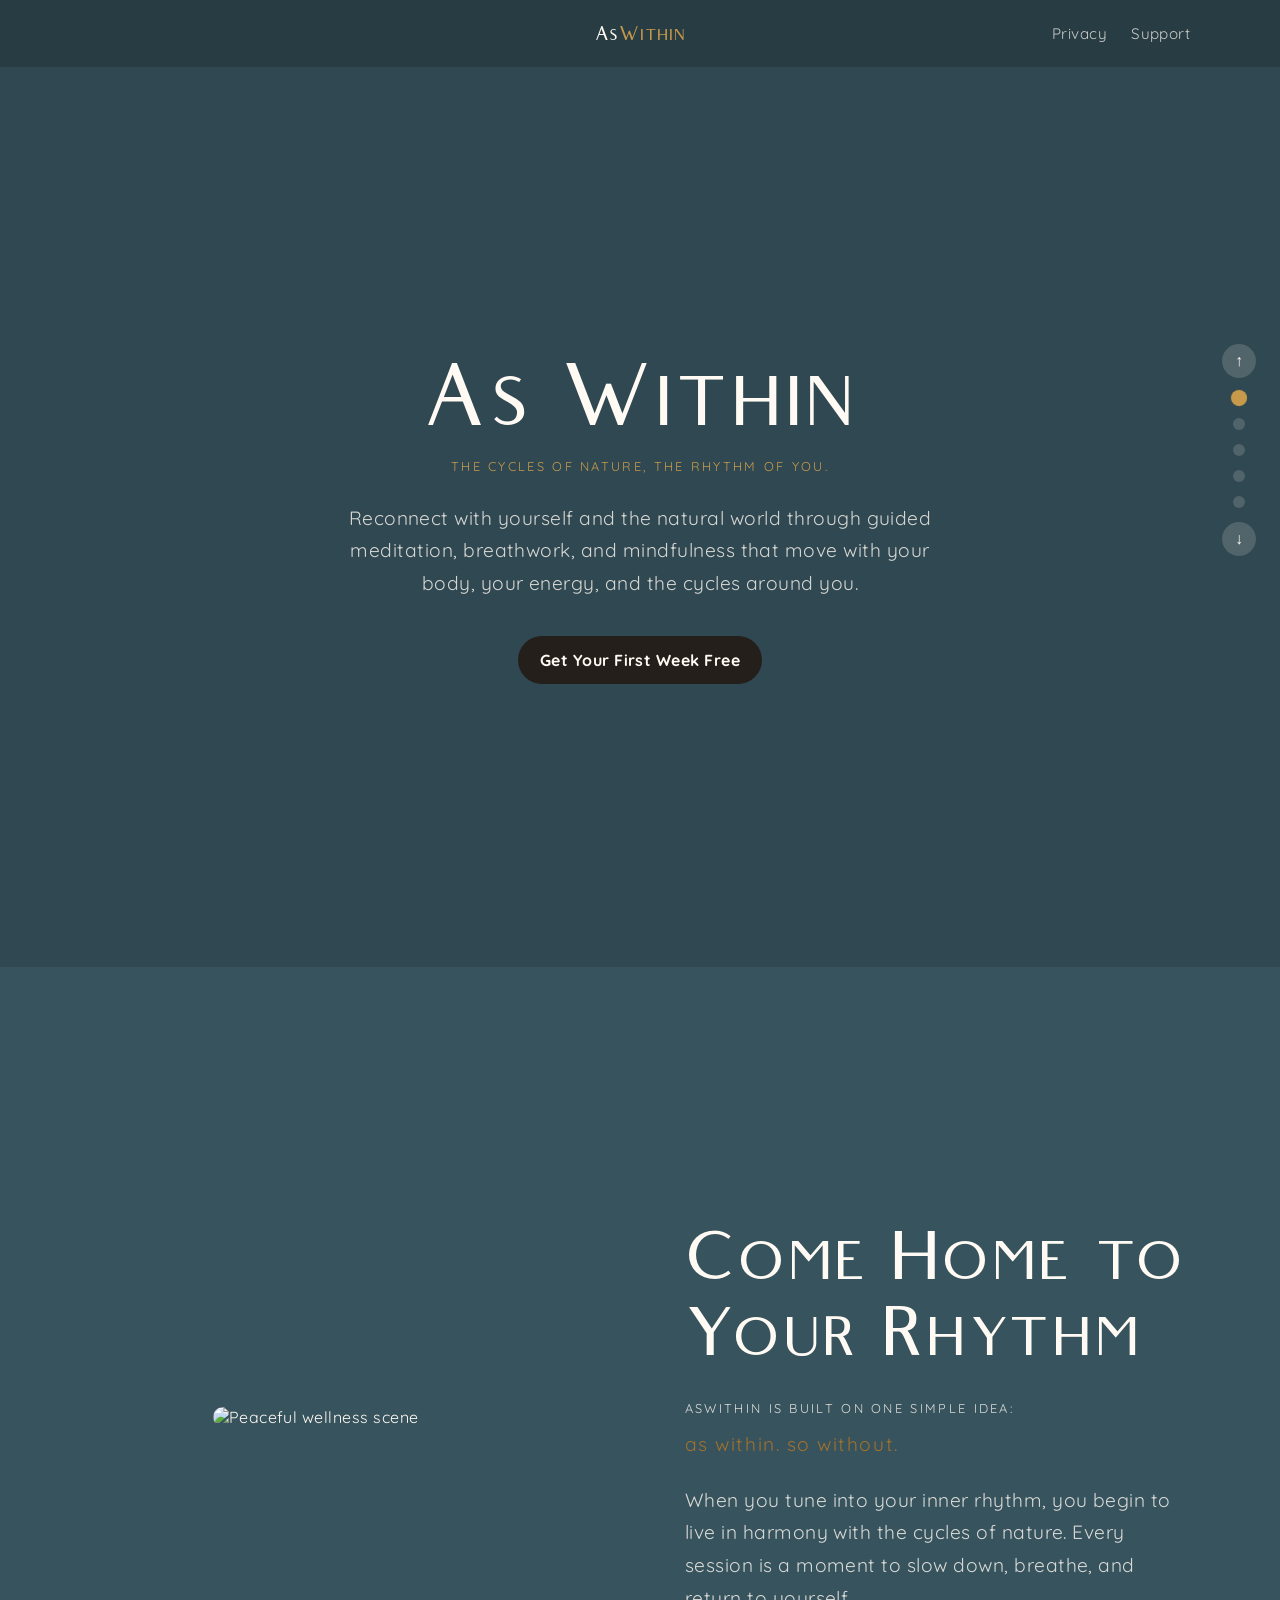
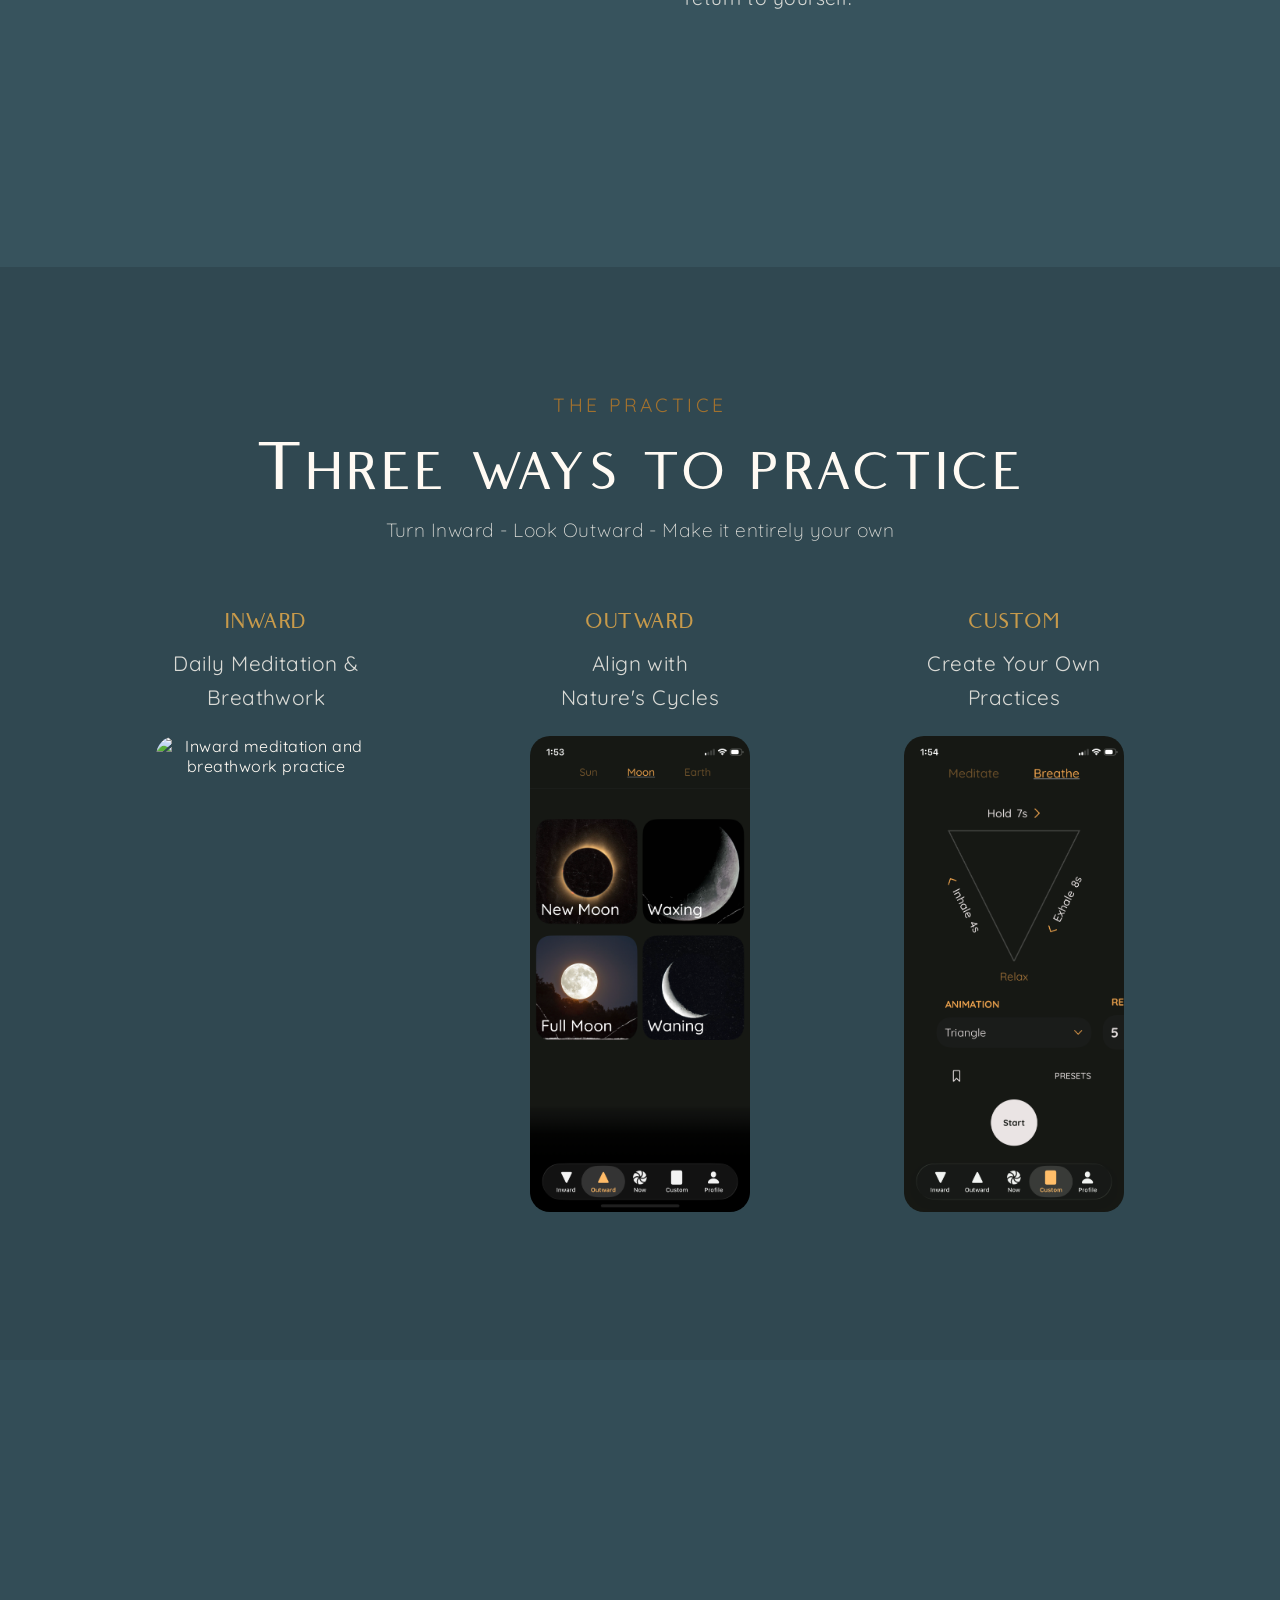
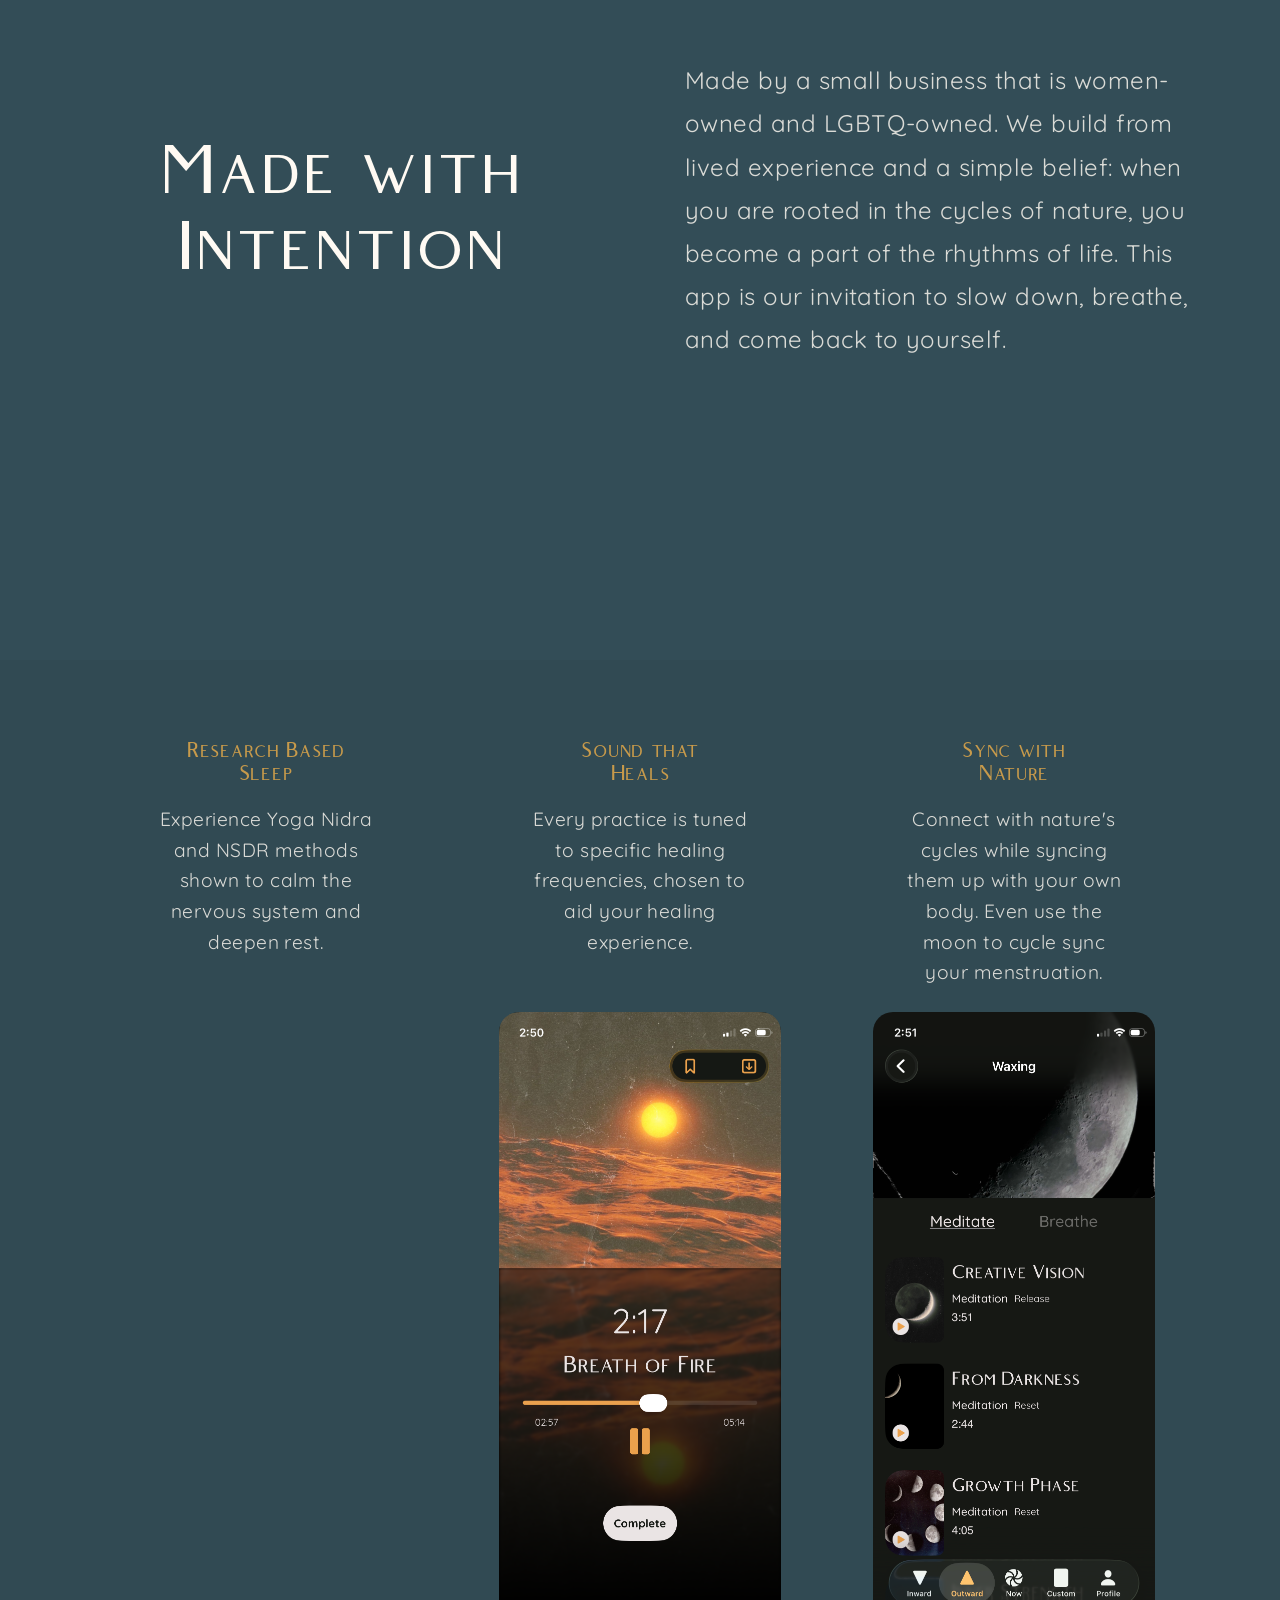
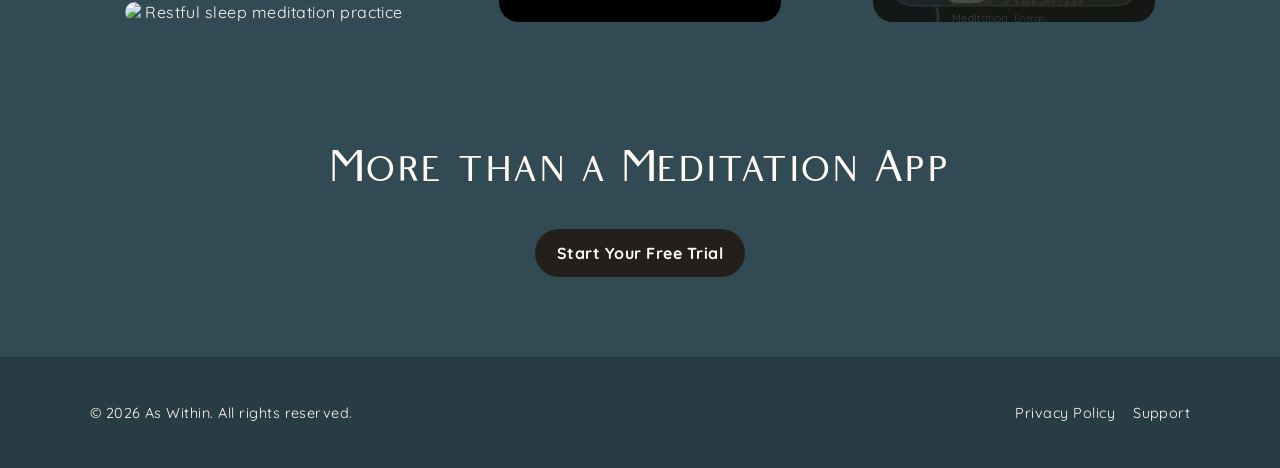
==== index.html @ 9e0768ed "Initial As Within landing page" ====
<!DOCTYPE html>
<html lang="en">
  <head>
    <meta charset="UTF-8" />
    <meta name="viewport" content="width=device-width, initial-scale=1.0" />

    <title>As Within | Ground. Breathe. Begin.</title>

    <meta
      name="description"
      content="As Within is a wellness app for breathwork, meditation, daily reminders, and self-guided inner practice."
    />

    <link rel="stylesheet" href="styles.css" />
  </head>

  <body>

    <div class="section-nav" aria-label="Section navigation">
      <button class="section-arrow" id="sectionUpButton" aria-label="Go to previous section">
        ↑
      </button>

      <button class="section-dot active" data-section="hero" aria-label="Go to hero section"></button>
      <button class="section-dot" data-section="app-idea" aria-label="Go to app idea section"></button>
      <button class="section-dot" data-section="the-practice" aria-label="Go to practice section"></button>
      <button class="section-dot" data-section="intention" aria-label="Go to intention section"></button>
      <button class="section-dot" data-section="more-than-a-meditation" aria-label="Go to more than a meditation section"></button>

      <button class="section-arrow" id="sectionDownButton" aria-label="Go to next section">
        ↓
      </button>
    </div>

    <header class="site-header">
      <span class="brand-name header-brand">
        <span class="brand-as">As</span><span class="brand-within">Within</span>
      </span>

      <nav class="nav-links" aria-label="Main navigation">
        <a href="privacy.html">Privacy</a>
        <a href="support.html">Support</a>
      </nav>
    </header>

    <main>
      <section id="hero" class="hero">
        <div class="hero-content">          

          <h1 class="hero-title">As Within</h1>

          <p class="hero-eyebrow">The Cycles of Nature, the Rhythm of You.</p>

          <p class="hero-text">
            Reconnect with yourself and the natural world through
            guided meditation, breathwork, and mindfulness that move with your body,
            your energy, and the cycles around you.
          </p>

          <div class="hero-actions">
            <a class="button primary-button" href="support.html">
              Get Your First Week Free
            </a>            
          </div>
        </div>
      </section>

      <section id="app-idea" class="app-idea">
        <div class="app-idea-content">
          <div class="app-idea-image-wrapper">
            <img src="assets/section-two-image.png" alt="Peaceful wellness scene" />
          </div>

          <div class="app-idea-text-wrapper">
            <h2 class="app-idea-title">Come Home to Your Rhythm</h2>

            <p class="app-idea-eyebrow">AsWithin is built on one simple idea:</p>

            <p class="app-idea-the-saying">as within. so without.</p>

            <p class="app-idea-bodyText">
              When you tune into your inner rhythm, you begin to live in
              harmony with the cycles of nature. Every session is a moment
              to slow down, breathe, and return to yourself.
            </p>
          </div>
        </div>
      </section>

      <section id="the-practice" class="the-practice">
        <div class="the-practice-heading">
            <p class="the-practice-eyebrow">THE PRACTICE</p>

            <h2 class="the-practice-title">Three ways to practice</h2>

            <p class="the-practice-bodyText">
                Turn Inward - Look Outward - Make it entirely your own
            </p>

            <div class="practice-grid">
              <article class="practice-card">
                <h3>INWARD</h3>

                <p>Daily Meditation &amp;<br /> Breathwork</p>

                <img
                  src="assets/section-three-inward-image.png"
                  alt="Inward meditation and breathwork practice"
                />
              </article>

              <article class="practice-card">
                <h3>OUTWARD</h3>

                <p>Align with<br /> Nature's Cycles</p>

                <img
                  src="assets/section-three-outward-image.png"
                  alt="Nature-inspired outward practice"
                />
              </article>

              <article class="practice-card">
                <h3>CUSTOM</h3>

                <p>Create Your Own<br /> Practices</p>

                <img
                  src="assets/section-three-custom-image.png"
                  alt="Custom self-guided practice"
                />
              </article>
            </div>
        </div>
      </section>

      <section id="intention" class="intention">
        <div class="intention-heading">
          <h2 class="intention-title">Made with<br /> Intention</h2>

          <p class="intention-bodyText">
            Made by a small business that is women-owned and LGBTQ-owned.
            We build from lived experience and a simple belief: when you are
            rooted in the cycles of nature, you become a part of the rhythms
            of life. This app is our invitation to slow down, breathe, and come
            back to yourself.
          </p>

        </div>
      </section>

      <section id="more-than-a-meditation" class="more-than-a-meditation">
        <div class="more-than-a-meditation-content">
          <div class="more-grid">
            <article class="more-card">
              <h3>Research Based<br /> Sleep</h3>

              <p>
                Experience Yoga Nidra and NSDR methods shown to calm the nervous
                system and deepen rest.
              </p>

              <img
                src="assets/section-five-sleep.png"
                alt="Restful sleep meditation practice"
              />
            </article>

            <article class="more-card">
              <h3>Sound that<br /> Heals</h3>

              <p>
                Every practice is tuned to specific healing frequencies, chosen to aid
                your healing experience.
              </p>

              <img
                src="assets/section-five-heals.png"
                alt="Healing sound frequency practice"
              />
            </article>

            <article class="more-card">
              <h3>Sync with<br /> Nature</h3>

              <p>
                Connect with nature's cycles while syncing them up with your own body.
                Even use the moon to cycle sync your menstruation.
              </p>

              <img
                src="assets/section-five-nature.png"
                alt="Nature and moon cycle syncing practice"
              />
            </article>
          </div>

          <div class="more-cta">
            <h1>More than a Meditation App</h1>

            <a class="button more-cta-button" href="#">
              Start Your Free Trial
            </a>
          </div>
        </div>
      </section>
    </main>

    <footer class="site-footer">
      <p>© 2026 As Within. All rights reserved.</p>

      <div class="footer-links">
        <a href="privacy.html">Privacy Policy</a>
        <a href="support.html">Support</a>
      </div>
    </footer>

    <script src="script.js"></script>
  </body>
</html>
---- styles.css ----
* {
  box-sizing: border-box;
}

:root {
  --forest-green: rgb(48, 72, 81);
  --forest-green-soft: rgb(55, 83, 93);
  --forest-green-practice: rgb(48, 72, 81);
  --forest-green-intention: rgb(51, 77, 87);
  --forest-green-more: rgb(49, 74, 83);
  --forest-green-dark: rgb(40, 60, 67);
  --cream-text: #fffaf3;
  --soft-cream-text: rgba(255, 250, 243, 0.82);
  --gold-accent: #c79a4b;
}

body {
  margin: 0;
  font-family: "Quicksand", Arial, Helvetica, sans-serif;
  font-weight: 400;
  letter-spacing: 0.03em;
  background: var(--forest-green);
  color: var(--cream-text);
}

.section-nav {
  position: fixed;
  top: 50%;
  right: 24px;
  transform: translateY(-50%);
  z-index: 100;
  display: flex;
  flex-direction: column;
  align-items: center;
  gap: 14px;
}

.section-dot,
.section-arrow {
  border: none;
  cursor: pointer;
  color: var(--cream-text);
  background: rgba(255, 250, 243, 0.16);
  backdrop-filter: blur(10px);
  transition: transform 0.2s ease, background 0.2s ease;
}

.section-dot {
  width: 12px;
  height: 12px;
  padding: 0;
  border-radius: 999px;
}

.section-dot.active {
  background: var(--gold-accent);
  transform: scale(1.35);
}

.section-arrow {
  width: 34px;
  height: 34px;
  border-radius: 999px;
  font-size: 1rem;
}

.section-dot:hover,
.section-arrow:hover {
  transform: scale(1.15);
  background: rgba(255, 250, 243, 0.28);
}

.section-dot.active:hover {
  transform: scale(1.35);
  background: var(--gold-accent);
}

.brand-name {
  font-weight: 700;
}

.brand-as {
  color: var(--cream-text);
}

.brand-within {
  color: var(--gold-accent);
}

.site-header {
  position: relative;
  width: 100%;
  padding: 24px 7vw;
  display: flex;
  align-items: center;
  justify-content: flex-end;
  background: var(--forest-green-dark);
  color: var(--cream-text);
}

.header-brand {
  position: absolute;
  left: 50%;
  transform: translateX(-50%);
  font-size: 1.4rem;
  font-family: "Belgium", "Quicksand", Arial, Helvetica, sans-serif;
  font-weight: 400;
  letter-spacing: 0.03em;
}

a {
  color: inherit;
  text-decoration: none;
}

.logo {
  font-size: 1.4rem;
  font-weight: 700;
  letter-spacing: 0.03em;
}

.nav-links {
  display: flex;
  gap: 24px;
  font-size: 0.95rem;
}

.nav-links a {
  opacity: 0.75;
}

.nav-links a:hover {
  opacity: 1;
}

.hero {
  padding: 80px 7vw;
  display: flex;
  align-items: center;
  justify-content: center;
  text-align: center;
  background: var(--forest-green);
  color: var(--cream-text);
}

.hero-title { 
  font-size: clamp(3rem, 8vw, 7rem);
  font-family: "Belgium", "Quicksand", Arial, Helvetica, sans-serif;
  font-weight: 400;
  letter-spacing: 0.03em;
}

.hero-content {
  max-width: 820px;
}

.hero-eyebrow {
  margin: 0 0 16px;
  font-size: 0.8rem;
  letter-spacing: 0.18em;
  text-transform: uppercase;
  color: var(--gold-accent);
  padding-top: 10px;
}

h1 {
  margin: 0;
  font-size: clamp(3rem, 8vw, 7rem);
  line-height: 0.95;
  letter-spacing: -0.06em;
}

.hero-text {
  font-family: "Quicksand", Arial, Helvetica, sans-serif;
  max-width: 620px;
  margin: 28px auto 0;
  font-size: 1.2rem;
  line-height: 1.7;
  opacity: 0.8;
}

.hero-actions {
  margin-top: 36px;
  display: flex;
  justify-content: center;
  flex-wrap: wrap;
  gap: 14px;
}

.button {
  display: inline-flex;
  align-items: center;
  justify-content: center;
  min-height: 48px;
  padding: 0 22px;
  border-radius: 999px;
  font-weight: 700;
}

.primary-button {
  background: #241f1b;
  color: #fffaf3;
}

.secondary-button {
  border: 1px solid rgba(36, 31, 27, 0.25);
}

.app-idea {
  padding: 80px 7vw;
  display: flex;
  align-items: center;
  justify-content: center;
  background: var(--forest-green-soft);
  color: var(--cream-text);
}

.app-idea-content {
  width: min(1100px, 100%);
  display: grid;
  grid-template-columns: 1fr 1fr;
  align-items: center;
  gap: clamp(40px, 7vw, 90px);
}

.app-idea-image-wrapper {
  display: flex;
  justify-content: center;
}

.app-idea-image-wrapper img {
  width: 100%;
  max-width: 260px;
  height: auto;
  display: block;
  border-radius: 24px;
}

.app-idea-text-wrapper {
  text-align: left;
}

.app-idea-title {
  margin: 0;
  font-size: clamp(3rem, 8vw, 5rem);
  font-family: "Belgium", "Quicksand", Arial, Helvetica, sans-serif;
  font-weight: 400;
  letter-spacing: 0.03em;
  line-height: 0.95;
}

.app-idea-eyebrow {
  margin: 28px 0 16px;
  font-size: 0.8rem;
  letter-spacing: 0.18em;
  text-transform: uppercase;
  color: var(--soft-cream-text);
}

.app-idea-the-saying {
  margin: 0;
  color: #a1712e;
  font-size: 1.2rem;
  letter-spacing: 0.08em;
}

.app-idea-bodyText {
  max-width: 520px;
  margin: 28px 0 0;
  font-size: 1.2rem;
  line-height: 1.7;
  opacity: 0.8;
}

.the-practice {
  padding: 80px 7vw;
  display: flex;
  align-items: center;
  justify-content: center;
  text-align: center;
  background: var(--forest-green-practice);
  color: var(--cream-text);
}

.the-practice-heading {
  width: min(1100px, 100%);
  margin: 0 auto 36px;
  text-align: center;  
}

.the-practice-eyebrow {
  margin: 0 0 16px;
  font-size: 1.2rem;
  letter-spacing: 0.18em;
  text-transform: uppercase;
  padding-top: 46px;
  color: #a1712e;
}

.the-practice-title {
  margin: 0;
  font-size: clamp(3rem, 6vw, 5rem);
  font-family: "Belgium", "Quicksand", Arial, Helvetica, sans-serif;
  font-weight: 400;
  letter-spacing: 0.03em;
  line-height: 0.95;
}

.the-practice-bodyText {
  max-width: 620px;
  margin: 8px auto 0;
  font-size: 1.2rem;
  font-weight: 200;
  line-height: 1.7;
  color: var(--soft-cream-text);
}

.practice-grid {
  width: min(1100px, 100%);
  margin: 64px auto 0;
  display: grid;
  grid-template-columns: repeat(3, 1fr);
  gap: 22px;
}

.practice-card {
  text-align: center;
}

.practice-card h3 {
  margin: 0;
  font-size: clamp(1.2rem, 2vw, 1.5rem);
  font-family: "Belgium", "Quicksand", Arial, Helvetica, sans-serif;
  font-weight: 400;
  letter-spacing: 0.03em;
  line-height: 0.95;
  color: var(--gold-accent);
}

.practice-card p {
  margin: 14px 0 22px;
  font-family:  "Quicksand", Arial, Helvetica, sans-serif;
  font-size: clamp(1rem, 2vw, 1.3rem);
  line-height: 1.6;
  color: var(--soft-cream-text);
}

.practice-card img {
  width: 100%;
  max-width: 220px;
  height: auto;
  display: block;
  margin: 0 auto 32px;
  border-radius: 20px;
}

.intention {
  padding: 80px 7vw;
  display: flex;
  align-items: center;
  justify-content: center;
  background: var(--forest-green-intention);
  color: var(--cream-text);
}

.intention-heading {
  width: min(1100px, 100%);
  margin: 0 auto;
  display: grid;
  grid-template-columns: 1fr 1fr;
  align-items: center;
  gap: clamp(40px, 7vw, 90px);
}

.intention-title {
  margin: 0;
  font-size: clamp(3rem, 8vw, 5rem);
  font-family: "Belgium", "Quicksand", Arial, Helvetica, sans-serif;
  font-weight: 400;
  letter-spacing: 0.03em;
  line-height: 0.95;
  text-align: center;
}

.intention-bodyText {
  max-width: clamp(300px, 45vw, 560px);
  margin: 0;
  font-size: clamp(1.2rem, 2vw, 1.5rem);
  line-height: 1.8;
  color: var(--soft-cream-text);
  text-align: left;
}

.more-than-a-meditation {
  padding: 80px 7vw;
  display: flex;
  align-items: center;
  justify-content: center;
  background: var(--forest-green-more);
  color: var(--cream-text);
}

.more-than-a-meditation-content {
  width: min(1100px, 100%);
  margin: 0 auto;
}

.more-grid {
  width: 100%;
  display: grid;
  grid-template-columns: repeat(3, 1fr);
  gap: 22px;
}

.more-card {
  text-align: center;
  display: grid;
  grid-template-rows: auto 1fr auto;
  justify-items: center;
  align-items: start;
}

.more-card h3 {
  margin: 0;
  font-size: clamp(1.2rem, 2vw, 1.5rem);
  font-family: "Belgium", "Quicksand", Arial, Helvetica, sans-serif;
  font-weight: 400;
  letter-spacing: 0.03em;
  line-height: 0.95;
  color: var(--gold-accent);
}

.more-card p {
  margin: 18px 0 24px;
  max-width: clamp(120px, 18vw, 260px);
  font-family: "Quicksand", Arial, Helvetica, sans-serif;
  font-size: clamp(1rem, 2vw, 1.2rem);
  line-height: 1.6;
  color: var(--soft-cream-text);
}

.more-card img {
  width: 80%;
  max-width: clamp(150, 45vw, 160);
  height: auto;
  display: block;
  margin: 0 auto 32px;
  border-radius: 20px;
}

.more-cta {
  margin: 90px auto 0;
  max-width: 820px;
  text-align: center;
}

.more-cta h1 {
  margin: 0;
  font-size: clamp(3rem, 4vw, 4rem);
  font-family: "Belgium", "Quicksand", Arial, Helvetica, sans-serif;
  font-weight: 400;
  letter-spacing: 0.03em;
  line-height: 0.95;
}

.more-cta-button {
  margin-top: 36px;
  background: #241f1b;
  color: #fffaf3;
}

h2 {
  margin: 0;
  font-size: clamp(2rem, 4vw, 4rem);
  line-height: 1.05;
  letter-spacing: -0.04em;
}

.site-footer {
  padding: 32px 7vw;
  display: flex;
  align-items: center;
  justify-content: space-between;
  gap: 24px;
  border-top: 1px solid rgba(36, 31, 27, 0.1);
  font-size: 0.9rem;
  background: var(--forest-green-dark);
}

.footer-links {
  display: flex;
  gap: 18px;
}

.legal-page {
  min-height: 100vh;
  padding: 90px 7vw;
  display: flex;
  justify-content: center;
  background: var(--forest-green);
  color: var(--cream-text);
}

.legal-content {
  width: min(850px, 100%);
  margin: 0 auto;
}

.legal-eyebrow {
  margin: 0 0 18px;
  font-size: 0.85rem;
  letter-spacing: 0.18em;
  text-transform: uppercase;
  color: var(--gold-accent);
}

.legal-title {
  margin: 0;
  font-size: clamp(3rem, 8vw, 5.5rem);
  font-family: "Belgium", "Quicksand", Arial, Helvetica, sans-serif;
  font-weight: 400;
  letter-spacing: 0.03em;
  line-height: 0.95;
}

.legal-updated {
  margin: 24px 0 56px;
  font-size: 0.95rem;
  color: var(--soft-cream-text);
}

.legal-section {
  margin-top: 46px;
}

.legal-section h2 {
  margin: 0 0 14px;
  font-size: clamp(1.6rem, 4vw, 2.4rem);
  font-family: "Belgium", "Quicksand", Arial, Helvetica, sans-serif;
  font-weight: 400;
  letter-spacing: 0.03em;
  line-height: 1;
  color: var(--gold-accent);
}

.legal-section p {
  margin: 0 0 18px;
  font-size: clamp(1rem, 2vw, 1.15rem);
  line-height: 1.8;
  color: var(--soft-cream-text);
}

.legal-button {
  margin-top: 12px;
  background: #241f1b;
  color: #fffaf3;
}

.support-page {
  min-height: 100vh;
  padding: 90px 7vw;
  display: flex;
  justify-content: center;
  align-items: center;
  background: var(--forest-green);
  color: var(--cream-text);
}

.support-content {
  width: min(850px, 100%);
  margin: 0 auto;
  text-align: center;
}

.support-eyebrow {
  margin: 0 0 18px;
  font-size: 0.85rem;
  letter-spacing: 0.18em;
  text-transform: uppercase;
  color: var(--gold-accent);
}

.support-title {
  margin: 0;
  font-size: clamp(3rem, 8vw, 5.5rem);
  font-family: "Belgium", "Quicksand", Arial, Helvetica, sans-serif;
  font-weight: 400;
  letter-spacing: 0.03em;
  line-height: 0.95;
}

.support-bodyText {
  max-width: clamp(300px, 55vw, 620px);
  margin: 32px auto 0;
  font-size: clamp(1.1rem, 2vw, 1.35rem);
  line-height: 1.75;
  color: var(--soft-cream-text);
}

.support-card {
  max-width: 620px;
  margin: 56px auto 0;
  padding: clamp(28px, 5vw, 46px);
  border-radius: 28px;
  background: rgba(255, 250, 243, 0.07);
  border: 1px solid rgba(255, 250, 243, 0.12);
}

.support-card h2 {
  margin: 0 0 16px;
  font-size: clamp(2rem, 4vw, 3rem);
  font-family: "Belgium", "Quicksand", Arial, Helvetica, sans-serif;
  font-weight: 400;
  letter-spacing: 0.03em;
  line-height: 1;
  color: var(--gold-accent);
}

.support-card p {
  margin: 0 auto;
  max-width: 500px;
  font-size: clamp(1rem, 2vw, 1.15rem);
  line-height: 1.7;
  color: var(--soft-cream-text);
}

.support-button {
  margin-top: 28px;
  background: #241f1b;
  color: #fffaf3;
}

.secondary-support-card {
  margin-top: 24px;
}

.support-email-text {
  margin-top: 22px;
  font-size: 0.95rem;
  color: var(--soft-cream-text);
}

.support-email-text a {
  color: var(--gold-accent);
  text-decoration: underline;
  text-underline-offset: 4px;
}

.hero,
.app-idea,
.the-practice,
.intention,
.more-than-a-meditation {
  min-height: 100vh;
  min-height: 100dvh;
}

@media (max-width: 760px) {
  .section-nav {
    right: 14px;
    gap: 12px;
  }

  .section-arrow {
    width: 30px;
    height: 30px;
  }

  .section-dot {
    width: 10px;
    height: 10px;
  }

  .site-header {
    align-items: flex-start;
    gap: 20px;
  }

  .nav-links {
    gap: 16px;
  }

  .hero {
    padding-top: 60px;
  }

  .app-idea-content {
    grid-template-columns: 1fr;
    text-align: center;
    gap: 36px;
  }

  .app-idea-text-wrapper {
    text-align: center;
  }

  .app-idea-bodyText {
    margin-left: auto;
    margin-right: auto;
  }

  .app-idea-image-wrapper img {
    max-width: 240px;
  }

    .the-practice {
    padding-left: 5vw;
    padding-right: 5vw;
  }

  .the-practice-heading {
    max-width: 100%;
  }

  .the-practice-eyebrow {
    font-size: clamp(0.8rem, 3vw, 1rem);
    padding-top: 24px;
    margin-bottom: 12px;
  }

  .the-practice-title {
    font-size: clamp(2.3rem, 11vw, 3.5rem);
  }

  .the-practice-bodyText {
    font-size: clamp(0.85rem, 3vw, 1rem);
    line-height: 1.5;
  }

  .practice-grid {
    grid-template-columns: repeat(3, 1fr);
    gap: clamp(8px, 2.5vw, 18px);
    margin-top: 42px;
  }

  .practice-card h3 {
    font-size: clamp(0.85rem, 4vw, 1.1rem);
  }

  .practice-card p {
    margin: 10px 0 16px;
    font-size: clamp(0.72rem, 2.8vw, 0.95rem);
    line-height: 1.35;
  }

  .practice-card img {
    max-width: 100%;
    border-radius: 14px;
    margin-bottom: 20px;
  }

  .more-than-a-meditation {
    padding-left: 5vw;
    padding-right: 5vw;
  }

  .more-grid {
    grid-template-columns: repeat(3, 1fr);
    gap: clamp(8px, 2.5vw, 18px);
  }

  .more-card h3 {
    font-size: clamp(0.85rem, 4vw, 1.1rem);
  }

  .more-card p {
    margin: 18px 0 24px;
    max-width: clamp(95px, 20vw, 260px);
    font-family: "Quicksand", Arial, Helvetica, sans-serif;
    font-size: clamp(0.6rem, 2vw, 1.3rem);
    line-height: 1.6;
    color: var(--soft-cream-text);
  }

  .more-card img {
    max-width: 100%;
    border-radius: 14px;
    margin-bottom: 20px;
  }

  .more-cta {
    margin-top: 20px;
  }

  .more-cta h1 {
    font-size: clamp(2.5rem, 3vw, 4rem);
  }

  .intention-heading {
    grid-template-columns: 1fr;
    gap: 68px;
    text-align: center;
  }

  .intention-title {
    text-align: center;
  }

  .intention-bodyText {
    max-width: min(100%, 320px);
    margin: 0 auto;
    font-size: clamp(1rem, 4vw, 1.2rem);
    line-height: 1.65;
    text-align: center;
  }

  .legal-page {
    padding-top: 70px;
    padding-bottom: 70px;
  }

  .legal-updated {
    margin-bottom: 42px;
  }

  .legal-section {
    margin-top: 38px;
  }

  .legal-section p {
    line-height: 1.65;
  }

  .support-page {
    padding-top: 70px;
    padding-bottom: 70px;
  }

  .support-bodyText {
    max-width: min(100%, 420px);
    font-size: clamp(1rem, 4vw, 1.2rem);
    line-height: 1.65;
  }

  .support-card {
    margin-top: 42px;
    border-radius: 22px;
  }

  .support-card p {
    line-height: 1.6;
  }

  .site-footer {
    flex-direction: column;
    align-items: flex-start;
  }
}

@font-face {
  font-family: "Quicksand";
  src: url("fonts/Quicksand-VariableFont_wght.ttf") format("truetype");
  font-weight: 300 700;
  font-style: normal;
}

@font-face {
  font-family: "Belgium";
  src: url("fonts/Belgium-Regular.otf") format("opentype");
  font-weight: 400;
  font-style: normal;
}
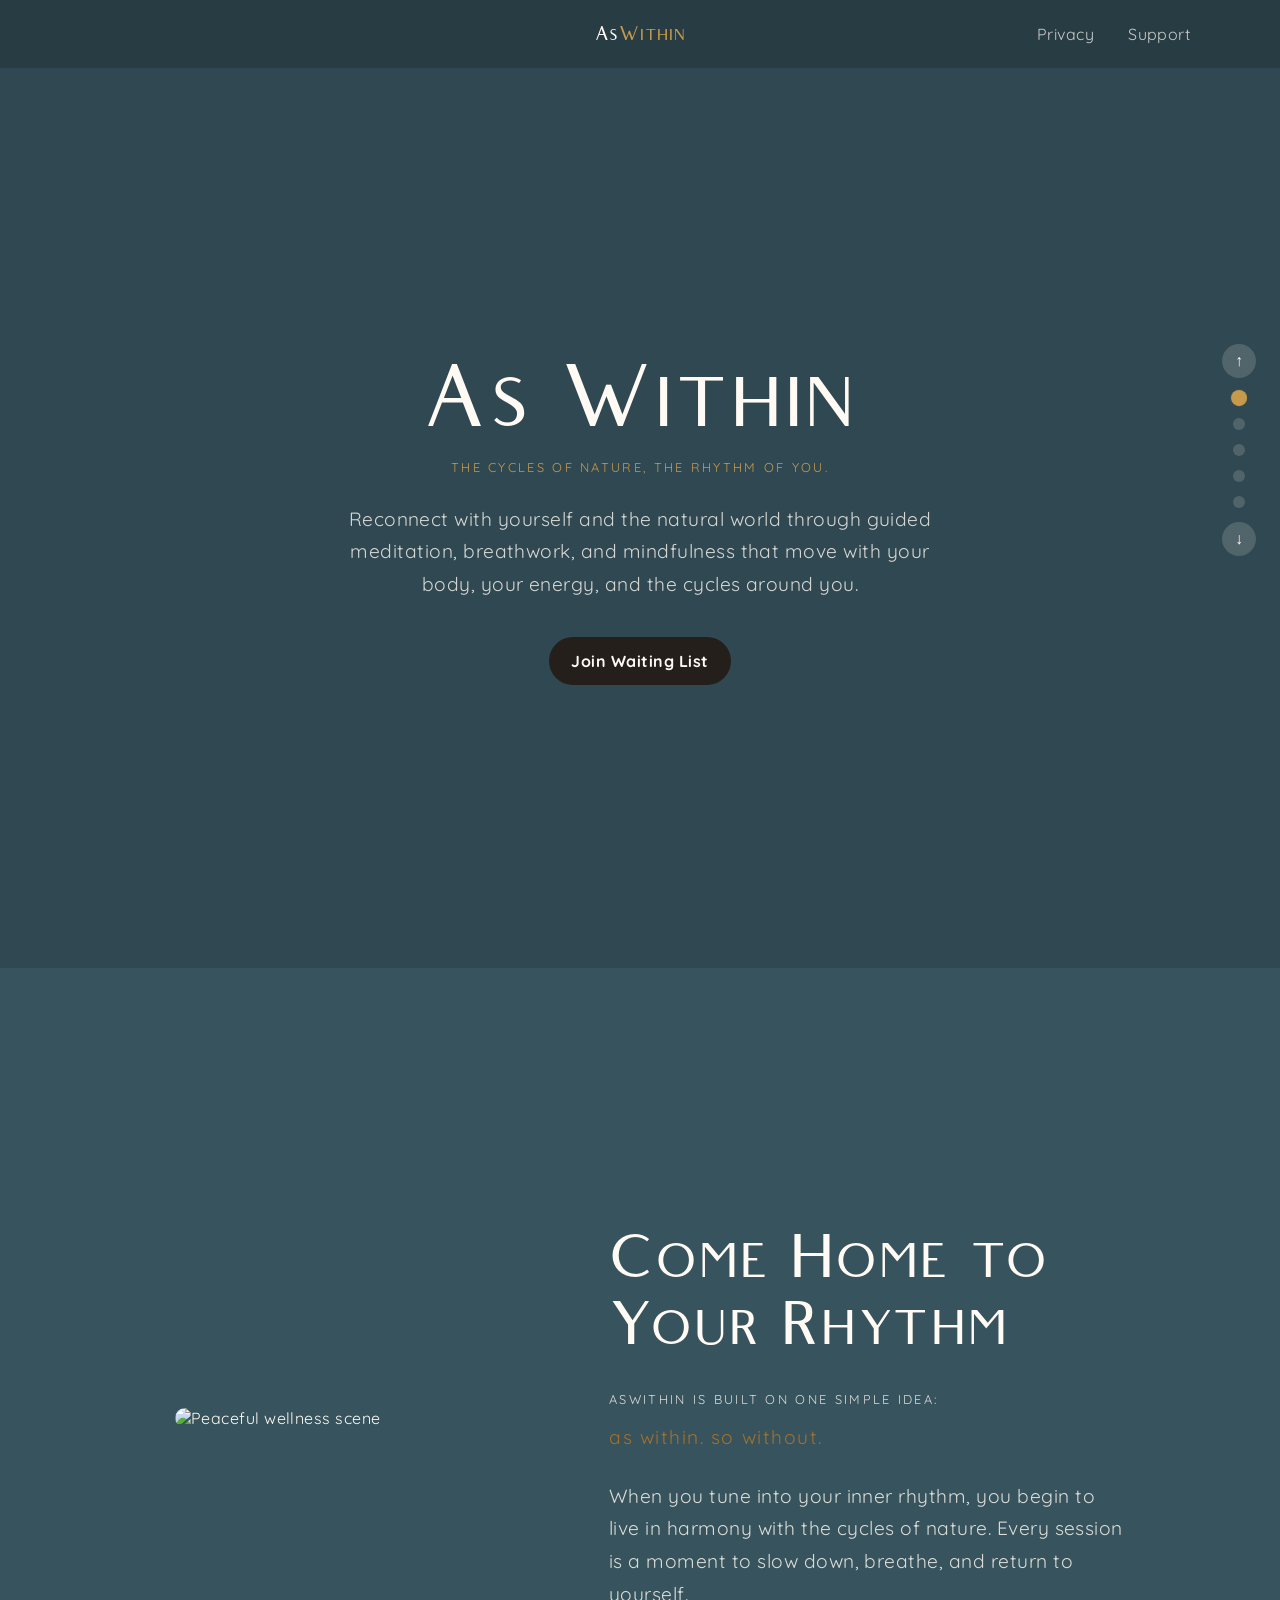
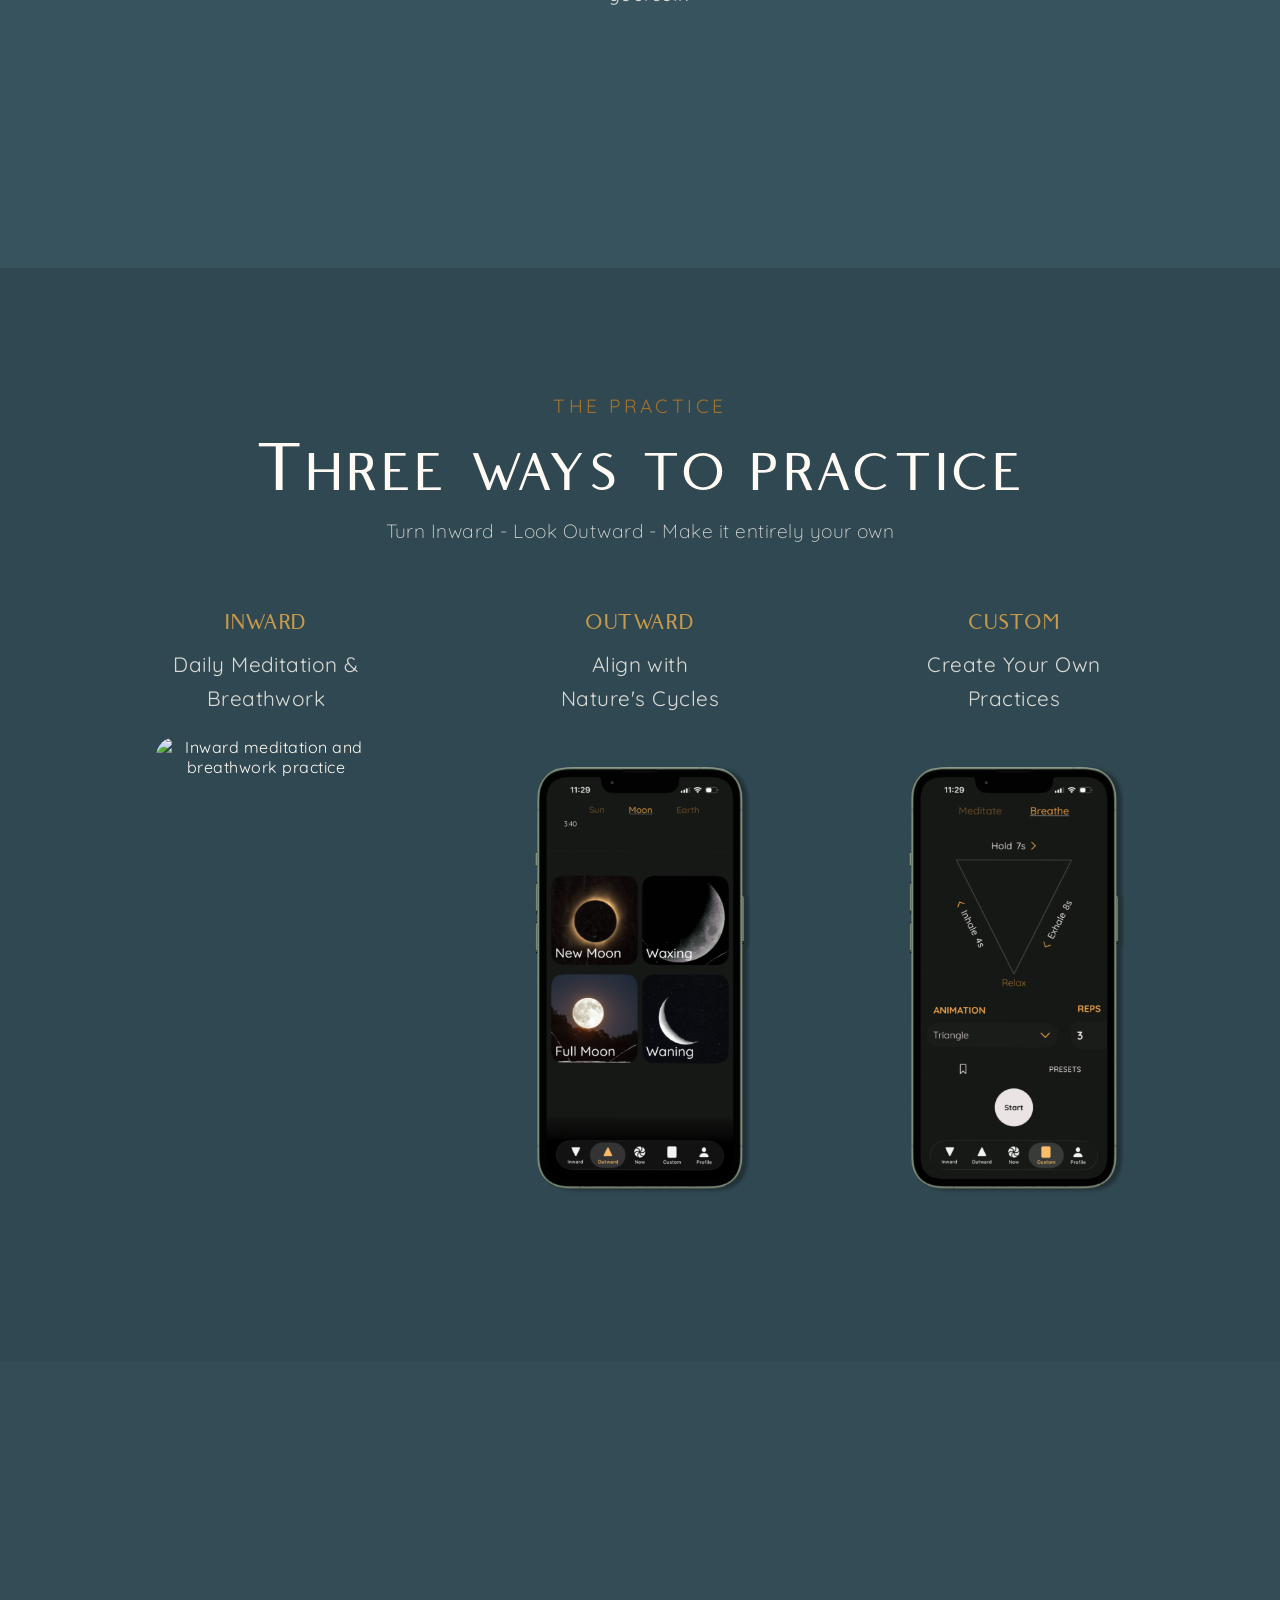
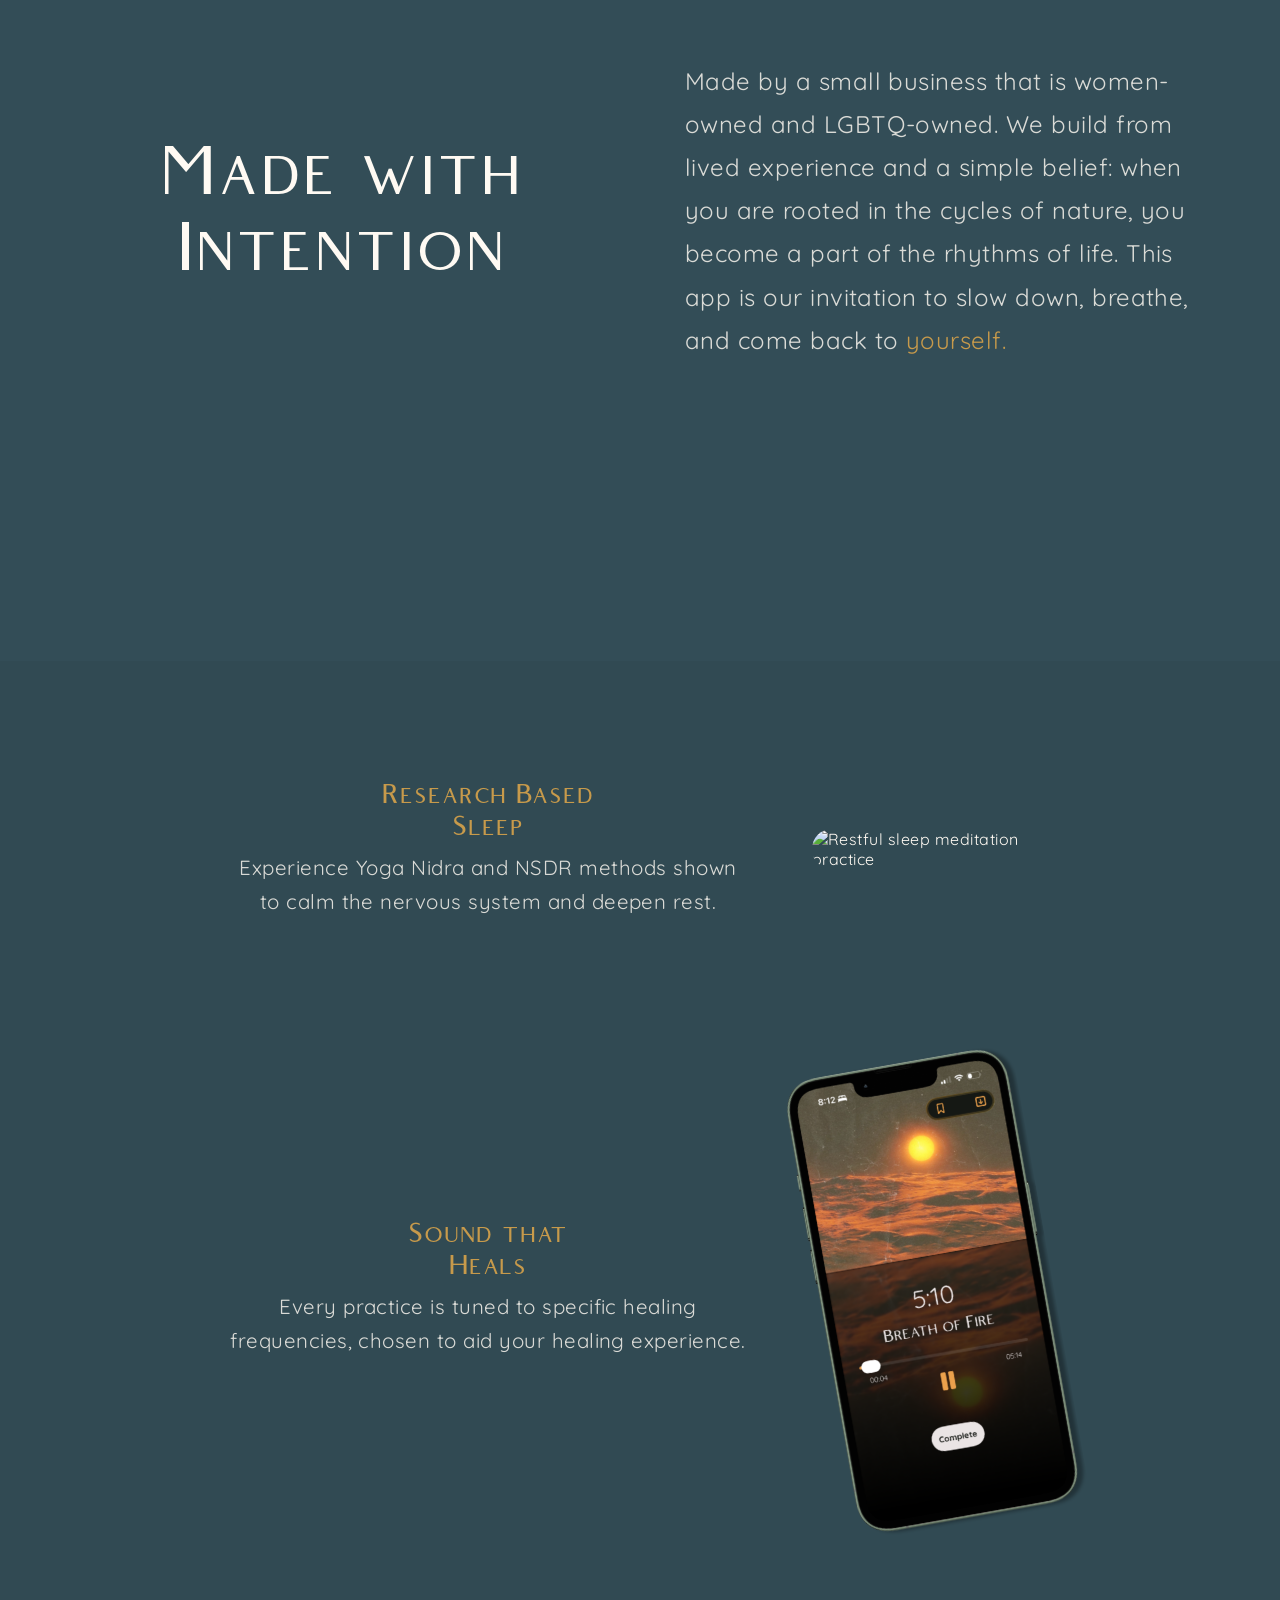
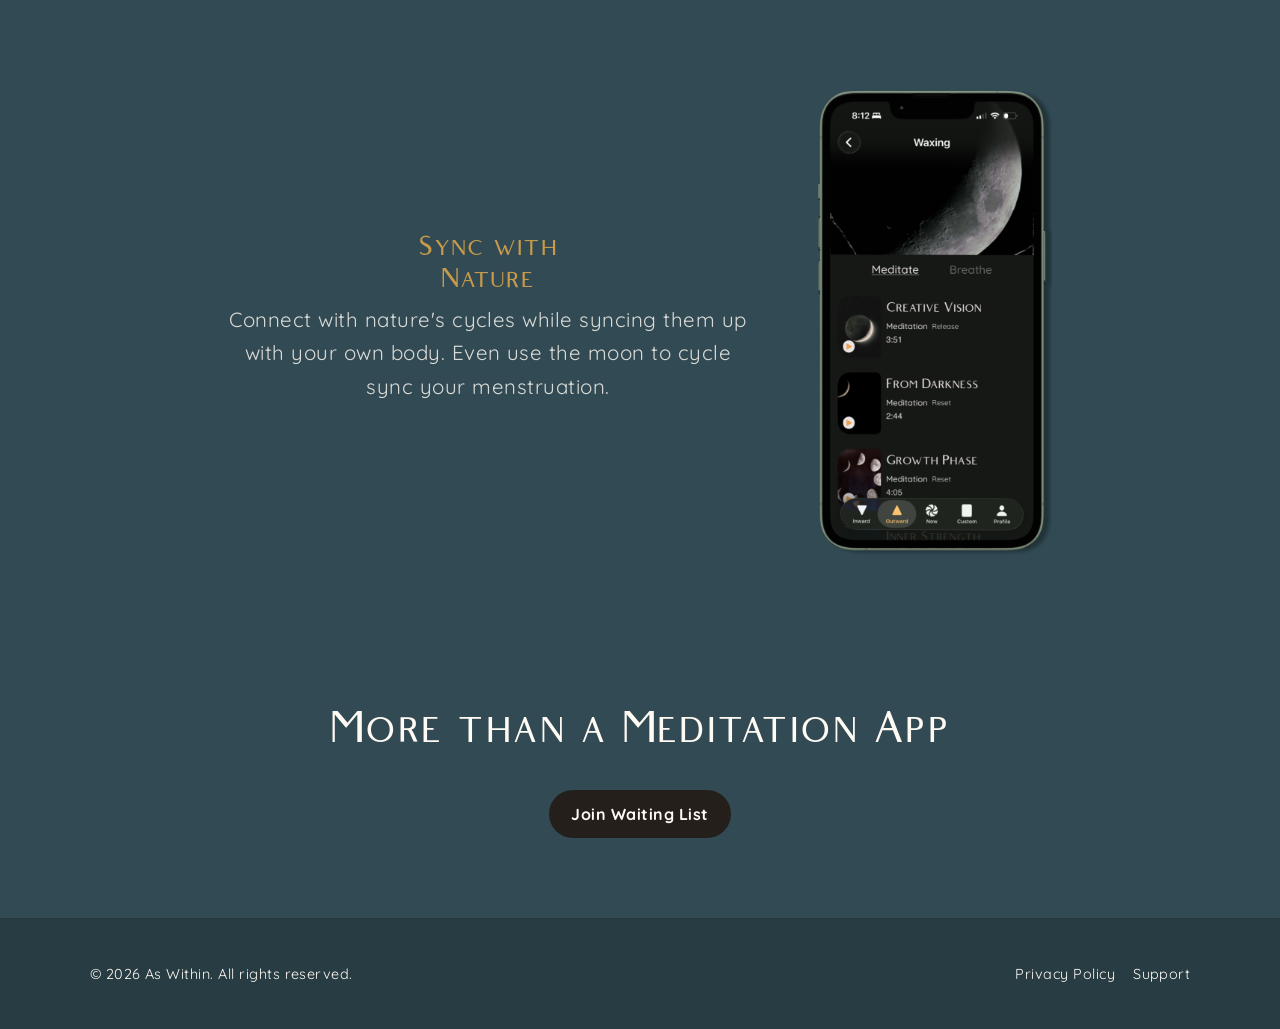
==== commit 48e15794: "Finished home look and Add to Invite list form points to MailChimp - sorry tiered bad commit message" ====
--- a/index.html
+++ b/index.html
@@ -58,8 +58,8 @@
           </p>
 
           <div class="hero-actions">
-            <a class="button primary-button" href="support.html">
-              Get Your First Week Free
+            <a class="button primary-button" href="waitlist.html">
+              Join Waiting List
             </a>            
           </div>
         </div>
@@ -143,7 +143,7 @@
             We build from lived experience and a simple belief: when you are
             rooted in the cycles of nature, you become a part of the rhythms
             of life. This app is our invitation to slow down, breathe, and come
-            back to yourself.
+            back to <span class="intention-highlight">yourself.</span>
           </p>
 
         </div>
@@ -153,12 +153,14 @@
         <div class="more-than-a-meditation-content">
           <div class="more-grid">
             <article class="more-card">
-              <h3>Research Based<br /> Sleep</h3>
-
-              <p>
-                Experience Yoga Nidra and NSDR methods shown to calm the nervous
-                system and deepen rest.
-              </p>
+              <div class="more-card-text">
+                <h3>Research Based<br /> Sleep</h3>
+
+                <p>
+                  Experience Yoga Nidra and NSDR methods shown to calm the nervous
+                  system and deepen rest.
+                </p>
+              </div>
 
               <img
                 src="assets/section-five-sleep.png"
@@ -167,26 +169,31 @@
             </article>
 
             <article class="more-card">
-              <h3>Sound that<br /> Heals</h3>
-
-              <p>
-                Every practice is tuned to specific healing frequencies, chosen to aid
-                your healing experience.
-              </p>
+              <div class="more-card-text">
+                <h3>Sound that<br /> Heals</h3>
+
+                <p>
+                  Every practice is tuned to specific healing frequencies, chosen to aid
+                  your healing experience.
+                </p>
+              </div>
 
               <img
+                class="more-heal"
                 src="assets/section-five-heals.png"
                 alt="Healing sound frequency practice"
               />
             </article>
 
             <article class="more-card">
-              <h3>Sync with<br /> Nature</h3>
-
-              <p>
-                Connect with nature's cycles while syncing them up with your own body.
-                Even use the moon to cycle sync your menstruation.
-              </p>
+              <div class="more-card-text">
+                <h3>Sync with<br /> Nature</h3>
+
+                <p>
+                  Connect with nature's cycles while syncing them up with your own body.
+                  Even use the moon to cycle sync your menstruation.
+                </p>
+              </div>
 
               <img
                 src="assets/section-five-nature.png"
@@ -199,7 +206,7 @@
             <h1>More than a Meditation App</h1>
 
             <a class="button more-cta-button" href="#">
-              Start Your Free Trial
+              Join Waiting List
             </a>
           </div>
         </div>
--- a/styles.css
+++ b/styles.css
@@ -121,8 +121,9 @@
 
 .nav-links {
   display: flex;
-  gap: 24px;
-  font-size: 0.95rem;
+  gap: 34px;
+  flex-wrap: nowrap;
+  white-space: nowrap;
 }
 
 .nav-links a {
@@ -165,7 +166,7 @@
 
 h1 {
   margin: 0;
-  font-size: clamp(3rem, 8vw, 7rem);
+  font-size: clamp(3rem, 8vw, 5rem);
   line-height: 0.95;
   letter-spacing: -0.06em;
 }
@@ -207,7 +208,7 @@
 }
 
 .app-idea {
-  padding: 80px 7vw;
+  padding: clamp(64px, 8vw, 110px) 7vw;
   display: flex;
   align-items: center;
   justify-content: center;
@@ -218,31 +219,36 @@
 .app-idea-content {
   width: min(1100px, 100%);
   display: grid;
-  grid-template-columns: 1fr 1fr;
-  align-items: center;
-  gap: clamp(40px, 7vw, 90px);
+  grid-template-columns:
+    minmax(220px, 0.85fr)
+    minmax(320px, 1.15fr);
+  align-items: center;
+  gap: clamp(36px, 7vw, 90px);
 }
 
 .app-idea-image-wrapper {
   display: flex;
+  align-items: center;
   justify-content: center;
+  min-width: 0;
 }
 
 .app-idea-image-wrapper img {
-  width: 100%;
-  max-width: 260px;
+  width: clamp(190px, 26vw, 260px);
+  max-width: 100%;
   height: auto;
   display: block;
-  border-radius: 24px;
+  border-radius: clamp(18px, 2vw, 24px);
 }
 
 .app-idea-text-wrapper {
+  min-width: 0;
   text-align: left;
 }
 
 .app-idea-title {
   margin: 0;
-  font-size: clamp(3rem, 8vw, 5rem);
+  font-size: clamp(2.8rem, 5.5vw, 5rem);
   font-family: "Belgium", "Quicksand", Arial, Helvetica, sans-serif;
   font-weight: 400;
   letter-spacing: 0.03em;
@@ -250,9 +256,10 @@
 }
 
 .app-idea-eyebrow {
-  margin: 28px 0 16px;
-  font-size: 0.8rem;
+  margin: clamp(22px, 3vw, 30px) 0 14px;
+  font-size: clamp(0.72rem, 1vw, 0.85rem);
   letter-spacing: 0.18em;
+  line-height: 1.5;
   text-transform: uppercase;
   color: var(--soft-cream-text);
 }
@@ -260,16 +267,17 @@
 .app-idea-the-saying {
   margin: 0;
   color: #a1712e;
-  font-size: 1.2rem;
+  font-size: clamp(1rem, 1.5vw, 1.25rem);
   letter-spacing: 0.08em;
+  line-height: 1.5;
 }
 
 .app-idea-bodyText {
   max-width: 520px;
-  margin: 28px 0 0;
-  font-size: 1.2rem;
+  margin: clamp(20px, 3vw, 28px) 0 0;
+  font-size: clamp(1rem, 1.5vw, 1.2rem);
   line-height: 1.7;
-  opacity: 0.8;
+  color: var(--soft-cream-text);
 }
 
 .the-practice {
@@ -391,6 +399,10 @@
   text-align: left;
 }
 
+.intention-highlight {
+  color: var(--gold-accent);
+}
+
 .more-than-a-meditation {
   padding: 80px 7vw;
   display: flex;
@@ -406,46 +418,59 @@
 }
 
 .more-grid {
-  width: 100%;
+  width: min(900px, 100%);
+  margin: 0 auto;
+  display: flex;
+  flex-direction: column;
+  gap: 34px;
+}
+
+.more-card {
   display: grid;
-  grid-template-columns: repeat(3, 1fr);
-  gap: 22px;
-}
-
-.more-card {
-  text-align: center;
-  display: grid;
-  grid-template-rows: auto 1fr auto;
-  justify-items: center;
-  align-items: start;
+  grid-template-columns:
+    minmax(0, 1fr)
+    clamp(150px, 22vw, 240px);
+  column-gap: clamp(20px, 5vw, 64px);
+  align-items: center;
+  padding: clamp(20px, 4vw, 38px);
+  border-radius: clamp(20px, 3vw, 28px);
+}
+
+.more-card-text {
+  display: flex;
+  flex-direction: column;
+  justify-content: center;
+  gap: 8px;
+  text-align: center;
 }
 
 .more-card h3 {
   margin: 0;
-  font-size: clamp(1.2rem, 2vw, 1.5rem);
+  font-size: clamp(1.8rem, 3vw, 2.0rem);
   font-family: "Belgium", "Quicksand", Arial, Helvetica, sans-serif;
   font-weight: 400;
   letter-spacing: 0.03em;
-  line-height: 0.95;
+  line-height: 1;
   color: var(--gold-accent);
 }
 
 .more-card p {
-  margin: 18px 0 24px;
-  max-width: clamp(120px, 18vw, 260px);
+  max-width: 540px;
+  margin: 0 auto;
   font-family: "Quicksand", Arial, Helvetica, sans-serif;
-  font-size: clamp(1rem, 2vw, 1.2rem);
-  line-height: 1.6;
+  font-size: clamp(1rem, 1.6vw, 1.4rem);
+  line-height: 1.65;
   color: var(--soft-cream-text);
 }
 
 .more-card img {
-  width: 80%;
-  max-width: clamp(150, 45vw, 160);
+  width: clamp(150px, 22vw, 240px);
+  max-width: 100%;
   height: auto;
   display: block;
-  margin: 0 auto 32px;
-  border-radius: 20px;
+  margin: 0;
+  border-radius: clamp(14px, 2vw, 20px);
+  justify-self: end;
 }
 
 .more-cta {
@@ -456,7 +481,7 @@
 
 .more-cta h1 {
   margin: 0;
-  font-size: clamp(3rem, 4vw, 4rem);
+  font-size: clamp(2rem, 4vw, 3.3rem);
   font-family: "Belgium", "Quicksand", Arial, Helvetica, sans-serif;
   font-weight: 400;
   letter-spacing: 0.03em;
@@ -516,7 +541,7 @@
 
 .legal-title {
   margin: 0;
-  font-size: clamp(3rem, 8vw, 5.5rem);
+  font-size: clamp(3rem, 8vw, 5rem);
   font-family: "Belgium", "Quicksand", Arial, Helvetica, sans-serif;
   font-weight: 400;
   letter-spacing: 0.03em;
@@ -582,7 +607,7 @@
 
 .support-title {
   margin: 0;
-  font-size: clamp(3rem, 8vw, 5.5rem);
+  font-size: clamp(3rem, 3vw, 4.1rem);
   font-family: "Belgium", "Quicksand", Arial, Helvetica, sans-serif;
   font-weight: 400;
   letter-spacing: 0.03em;
@@ -646,6 +671,199 @@
   text-underline-offset: 4px;
 }
 
+.waitlist-page {
+  min-height: 100vh;
+  margin: 0;
+  background: var(--forest-green);
+  color: var(--cream);
+}
+
+.waitlist-main {
+  min-height: 100vh;
+}
+
+.waitlist-section {
+  min-height: 100vh;
+  display: flex;
+  align-items: center;
+  justify-content: center;
+  padding: 64px 24px;
+  box-sizing: border-box;
+  position: relative;
+  overflow: hidden;
+}
+
+.more-heal { 
+  transform: rotate(-10deg);
+}
+
+.waitlist-floating-image {
+  position: absolute;
+  z-index: 1;
+  top: 220px;
+  right: -220px;
+  width: min(58vw, 540px);
+  transform: rotate(-28deg);
+  border-radius: 24px;
+  transform-origin: left;
+  opacity: 0.72;
+  pointer-events: none;
+  user-select: none;
+}
+
+.waitlist-content {
+  position: relative;
+  z-index: 2;
+  width: min(100%, 620px);
+  padding: 48px;
+  border: 1px solid rgba(255, 255, 255, 0.14);
+  border-radius: 28px;
+  background: rgba(255, 255, 255, 0.06);
+  box-shadow: 0 24px 70px rgba(0, 0, 0, 0.18);
+  backdrop-filter: blur(12px);
+  -webkit-backdrop-filter: blur(12px);
+  box-sizing: border-box;
+}
+
+.waitlist-eyebrow {
+  margin: 0 0 12px;
+  font-family: "Quicksand", sans-serif;
+  font-size: 0.8rem;
+  font-weight: 600;
+  letter-spacing: 0.18em;
+  text-transform: uppercase;
+  text-align: center;
+  color: var(--gold-accent);
+}
+
+.waitlist-title {
+  margin: 0;
+  font-family: "Belgium", serif;
+  font-size: clamp(3rem, 8vw, 5rem);
+  font-weight: 400;
+  line-height: 0.95;
+  text-align: center;
+  color: var(--cream-text);
+}
+
+.waitlist-description {
+  max-width: 500px;
+  margin: 24px auto 0;
+  font-family: "Quicksand", sans-serif;
+  font-size: 1rem;
+  line-height: 1.7;
+  text-align: center;
+  color: rgba(255, 255, 255, 0.78);
+}
+
+.waitlist-form {
+  display: flex;
+  flex-direction: column;
+  gap: 20px;
+  margin-top: 36px;
+}
+
+.waitlist-form-field {
+  display: flex;
+  flex-direction: column;
+  gap: 9px;
+}
+
+.waitlist-form-field label {
+  font-family: "Quicksand", sans-serif;
+  font-size: 1.0rem;
+  font-weight: 600;
+  color: var(--gold-accent);
+}
+
+.waitlist-form-field input {
+  width: 100%;
+  min-height: 56px;
+  padding: 0 18px;
+  border: 1px solid rgba(255, 255, 255, 0.18);
+  border-radius: 14px;
+  background: rgba(255, 255, 255, 0.08);
+  color: var(--cream);
+  font-family: "Quicksand", sans-serif;
+  font-size: 1rem;
+  box-sizing: border-box;
+  transition:
+    border-color 0.2s ease,
+    background-color 0.2s ease,
+    box-shadow 0.2s ease;
+}
+
+.waitlist-form-field input::placeholder {
+  color: rgba(255, 255, 255, 0.42);
+}
+
+.waitlist-form-field input:hover {
+  background: rgba(255, 255, 255, 0.1);
+}
+
+.waitlist-form-field input:focus {
+  outline: none;
+  border-color: rgba(255, 255, 255, 0.55);
+  background: rgba(255, 255, 255, 0.12);
+  box-shadow: 0 0 0 4px rgba(255, 255, 255, 0.08);
+}
+
+.waitlist-button {
+  width: 100%;
+  min-height: 56px;
+  margin-top: 4px;
+  padding: 0 24px;
+  border: 1px solid var(--cream);
+  border-radius: 999px;
+  background: var(--cream);
+  color: var(--forest-green);
+  font-family: "Quicksand", sans-serif;
+  font-size: 0.95rem;
+  font-weight: 700;
+  letter-spacing: 0.04em;
+  cursor: pointer;
+  transition:
+    transform 0.2s ease,
+    background-color 0.2s ease,
+    color 0.2s ease,
+    box-shadow 0.2s ease;
+}
+
+.waitlist-button:hover {
+  transform: translateY(-2px);
+  background: transparent;
+  color: var(--cream);
+  box-shadow: 0 12px 28px rgba(0, 0, 0, 0.18);
+}
+
+.waitlist-button:active {
+  transform: translateY(0);
+}
+
+.waitlist-button:focus-visible {
+  outline: 3px solid rgba(255, 255, 255, 0.35);
+  outline-offset: 4px;
+}
+
+.waitlist-privacy-text {
+  margin: 18px 0 0;
+  font-family: "Quicksand", sans-serif;
+  font-size: 0.78rem;
+  line-height: 1.5;
+  text-align: center;
+  color: rgba(255, 255, 255, 0.5);
+}
+
+.mailchimp-honeypot {
+  position: absolute;
+  left: -5000px;
+}
+
+.mailchimp-honeypot {
+  position: absolute;
+  left: -5000px;
+}
+
 .hero,
 .app-idea,
 .the-practice,
@@ -657,6 +875,7 @@
 
 @media (max-width: 760px) {
   .section-nav {
+    opacity: 0;
     right: 14px;
     gap: 12px;
   }
@@ -672,38 +891,75 @@
   }
 
   .site-header {
-    align-items: flex-start;
-    gap: 20px;
+    padding: 20px 5vw;
+    align-items: center;
+    justify-content: space-between;
+    gap: 16px;
+  }
+
+  .header-brand {
+    position: static;
+    left: auto;
+    transform: none;
+    flex-shrink: 0;
+    font-size: 1.25rem;
   }
 
   .nav-links {
-    gap: 16px;
+    gap: 14px;
+    font-size: 0.85rem;
   }
 
   .hero {
     padding-top: 60px;
   }
 
-  .app-idea-content {
-    grid-template-columns: 1fr;
-    text-align: center;
-    gap: 36px;
-  }
-
-  .app-idea-text-wrapper {
-    text-align: center;
-  }
-
-  .app-idea-bodyText {
-    margin-left: auto;
-    margin-right: auto;
-  }
-
-  .app-idea-image-wrapper img {
-    max-width: 240px;
-  }
-
-    .the-practice {
+  .app-idea {
+  padding: 64px 7vw;
+}
+
+.app-idea-content {
+  grid-template-columns: 1fr;
+  gap: clamp(30px, 8vw, 44px);
+  text-align: center;
+}
+
+.app-idea-image-wrapper {
+  order: 1;
+}
+
+.app-idea-text-wrapper {
+  order: 2;
+  text-align: center;
+}
+
+.app-idea-image-wrapper img {
+  width: clamp(150px, 58vw, 180px);
+  max-width: 100%;
+}
+
+.app-idea-title {
+  font-size: clamp(2.6rem, 12vw, 3.0rem);
+}
+
+.app-idea-eyebrow {
+  margin-top: 24px;
+  font-size: clamp(0.68rem, 2.8vw, 0.8rem);
+}
+
+.app-idea-the-saying {
+  font-size: clamp(1rem, 4vw, 1.15rem);
+}
+
+.app-idea-bodyText {
+  max-width: 440px;
+  margin-left: auto;
+  margin-right: auto;
+  font-size: clamp(0.95rem, 3.8vw, 1.1rem);
+  line-height: 1.65;
+}
+
+  .the-practice {
     padding-left: 5vw;
     padding-right: 5vw;
   }
@@ -755,27 +1011,46 @@
   }
 
   .more-grid {
-    grid-template-columns: repeat(3, 1fr);
-    gap: clamp(8px, 2.5vw, 18px);
+    gap: 22px;
+  }
+
+  .more-card {
+    grid-template-columns:
+      minmax(0, 1fr)
+      clamp(90px, 28vw, 130px);
+    column-gap: clamp(12px, 4vw, 18px);
+    padding: clamp(16px, 5vw, 22px);
+  }
+
+  .more-card:nth-child(even) img {
+    justify-self: start;
+  }
+
+  .more-card-text {
+    gap: 5px;
   }
 
   .more-card h3 {
-    font-size: clamp(0.85rem, 4vw, 1.1rem);
+    margin: 0;
+    font-family: "Belgium", "Quicksand", Arial, Helvetica, sans-serif;
+    font-weight: 400;
+    letter-spacing: 0.03em;
+    line-height: 1;
+    color: var(--gold-accent);
   }
 
   .more-card p {
-    margin: 18px 0 24px;
-    max-width: clamp(95px, 20vw, 260px);
+    max-width: 540px;
+    margin: 0 auto;
     font-family: "Quicksand", Arial, Helvetica, sans-serif;
-    font-size: clamp(0.6rem, 2vw, 1.3rem);
     line-height: 1.6;
     color: var(--soft-cream-text);
   }
 
-  .more-card img {
+ .more-card img {
+    width: clamp(100px, 28vw, 160px);
     max-width: 100%;
-    border-radius: 14px;
-    margin-bottom: 20px;
+    justify-self: end;
   }
 
   .more-cta {
@@ -783,7 +1058,7 @@
   }
 
   .more-cta h1 {
-    font-size: clamp(2.5rem, 3vw, 4rem);
+    font-size: clamp(2.1rem, 3vw, 2.6rem);
   }
 
   .intention-heading {
@@ -841,6 +1116,24 @@
     line-height: 1.6;
   }
 
+  .waitlist-section {
+    align-items: flex-start;
+    padding: 96px 18px 48px;
+  }
+
+  .waitlist-content {
+    padding: 36px 22px;
+    border-radius: 22px;
+  }
+
+  .waitlist-title {
+    font-size: clamp(3rem, 16vw, 4.5rem);
+  }
+
+  .waitlist-description {
+    font-size: 0.95rem;
+  }
+
   .site-footer {
     flex-direction: column;
     align-items: flex-start;
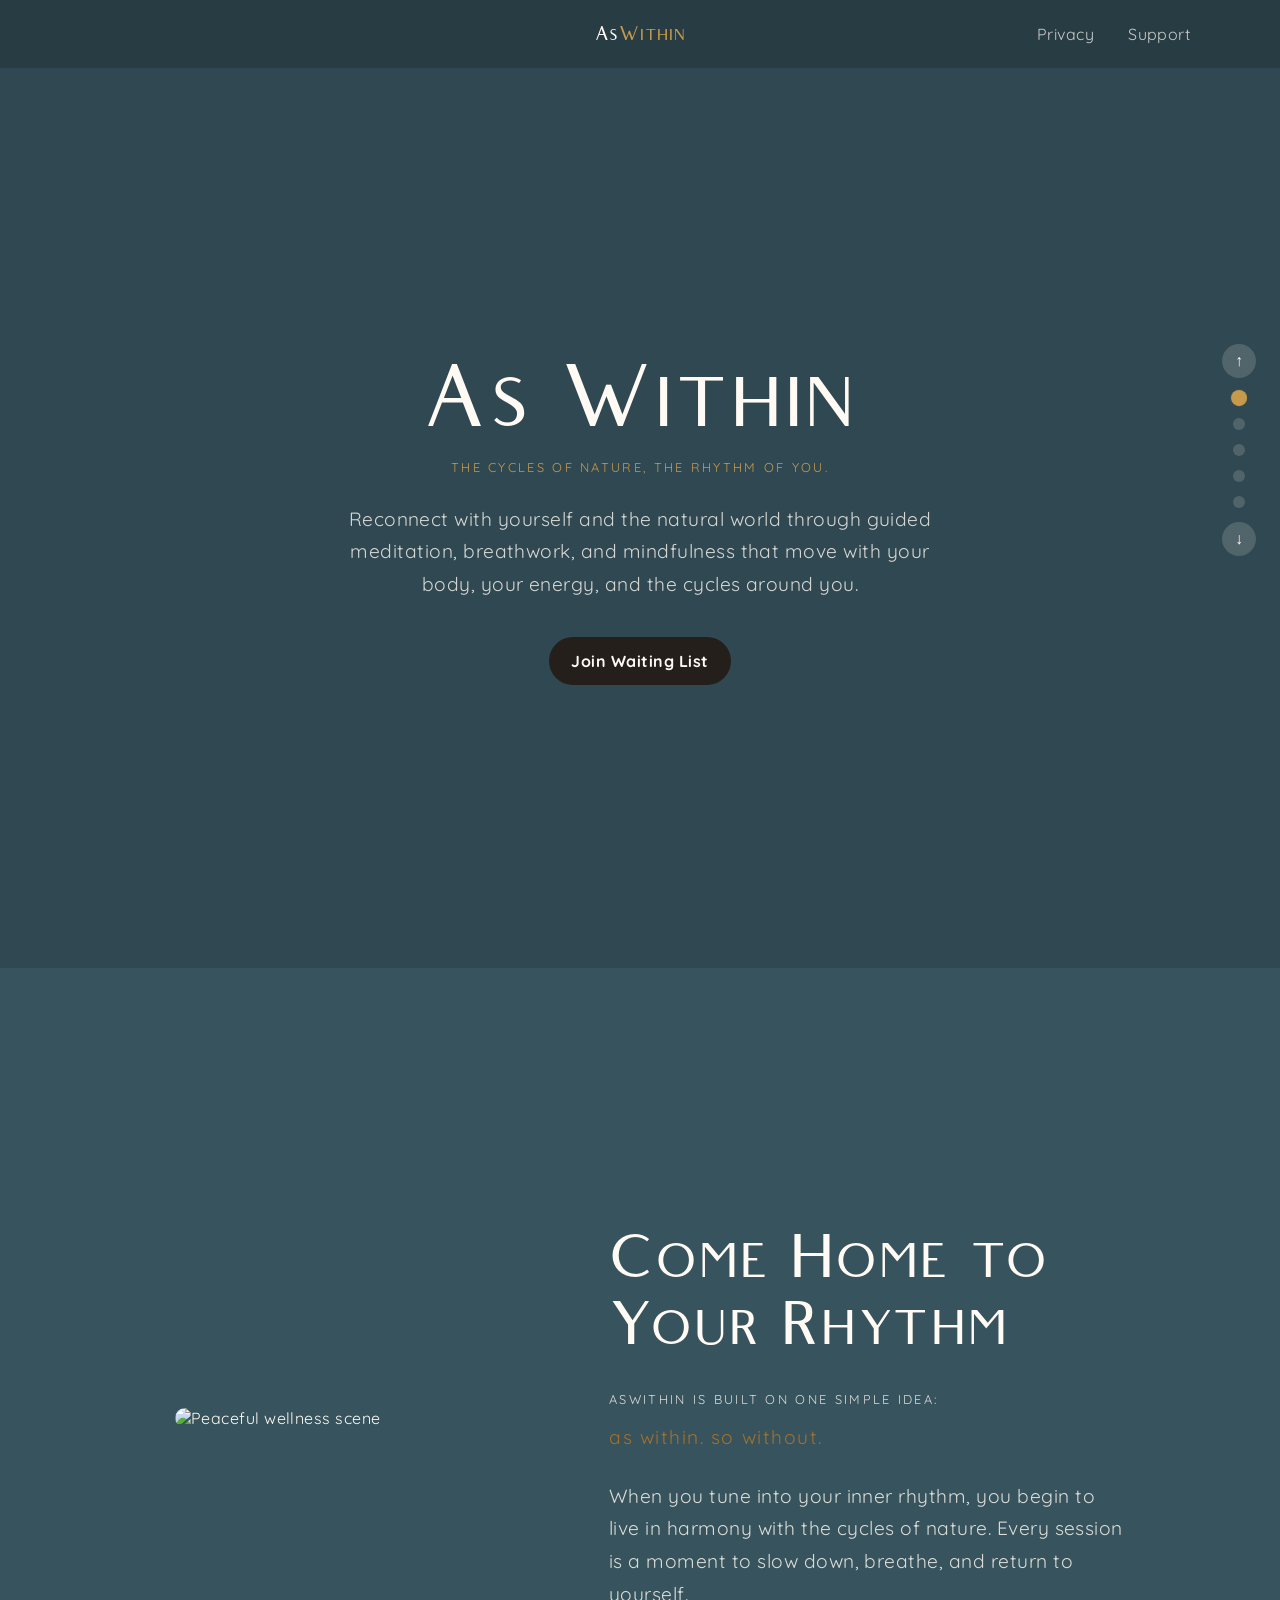
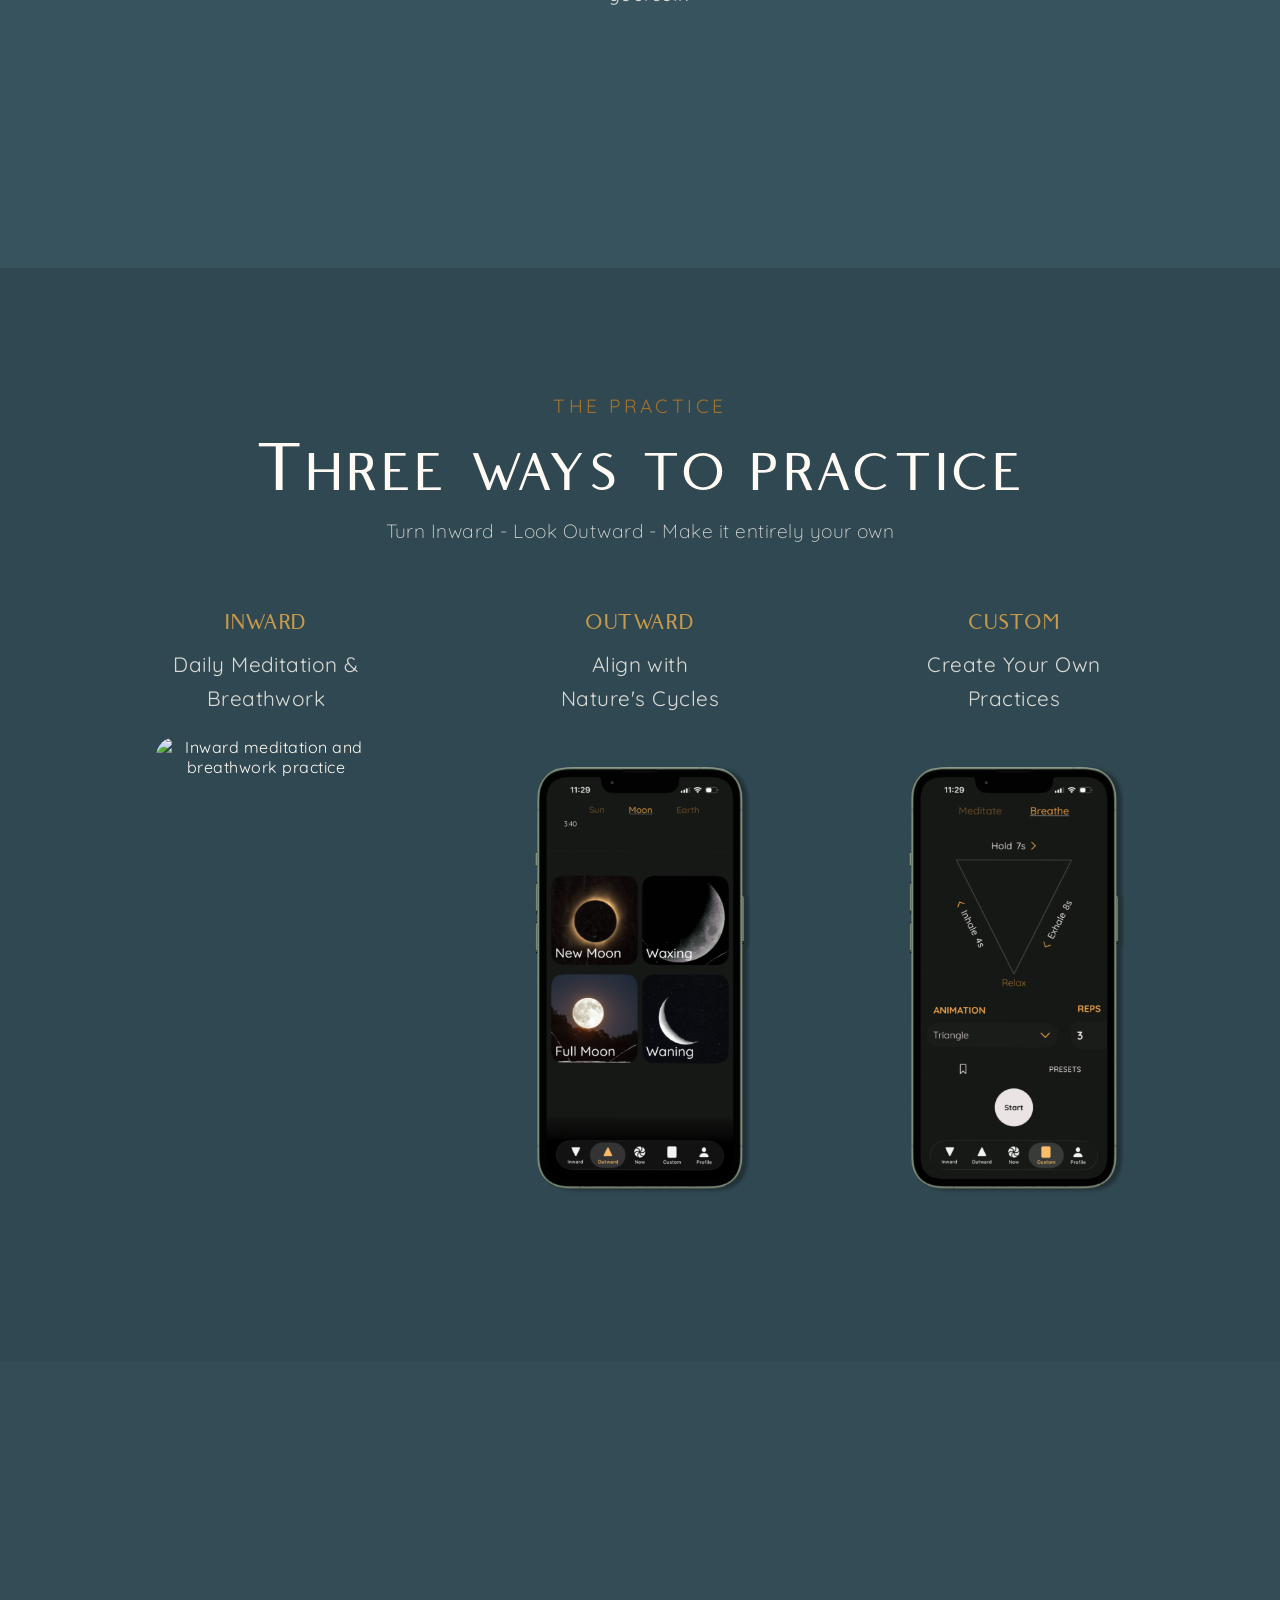
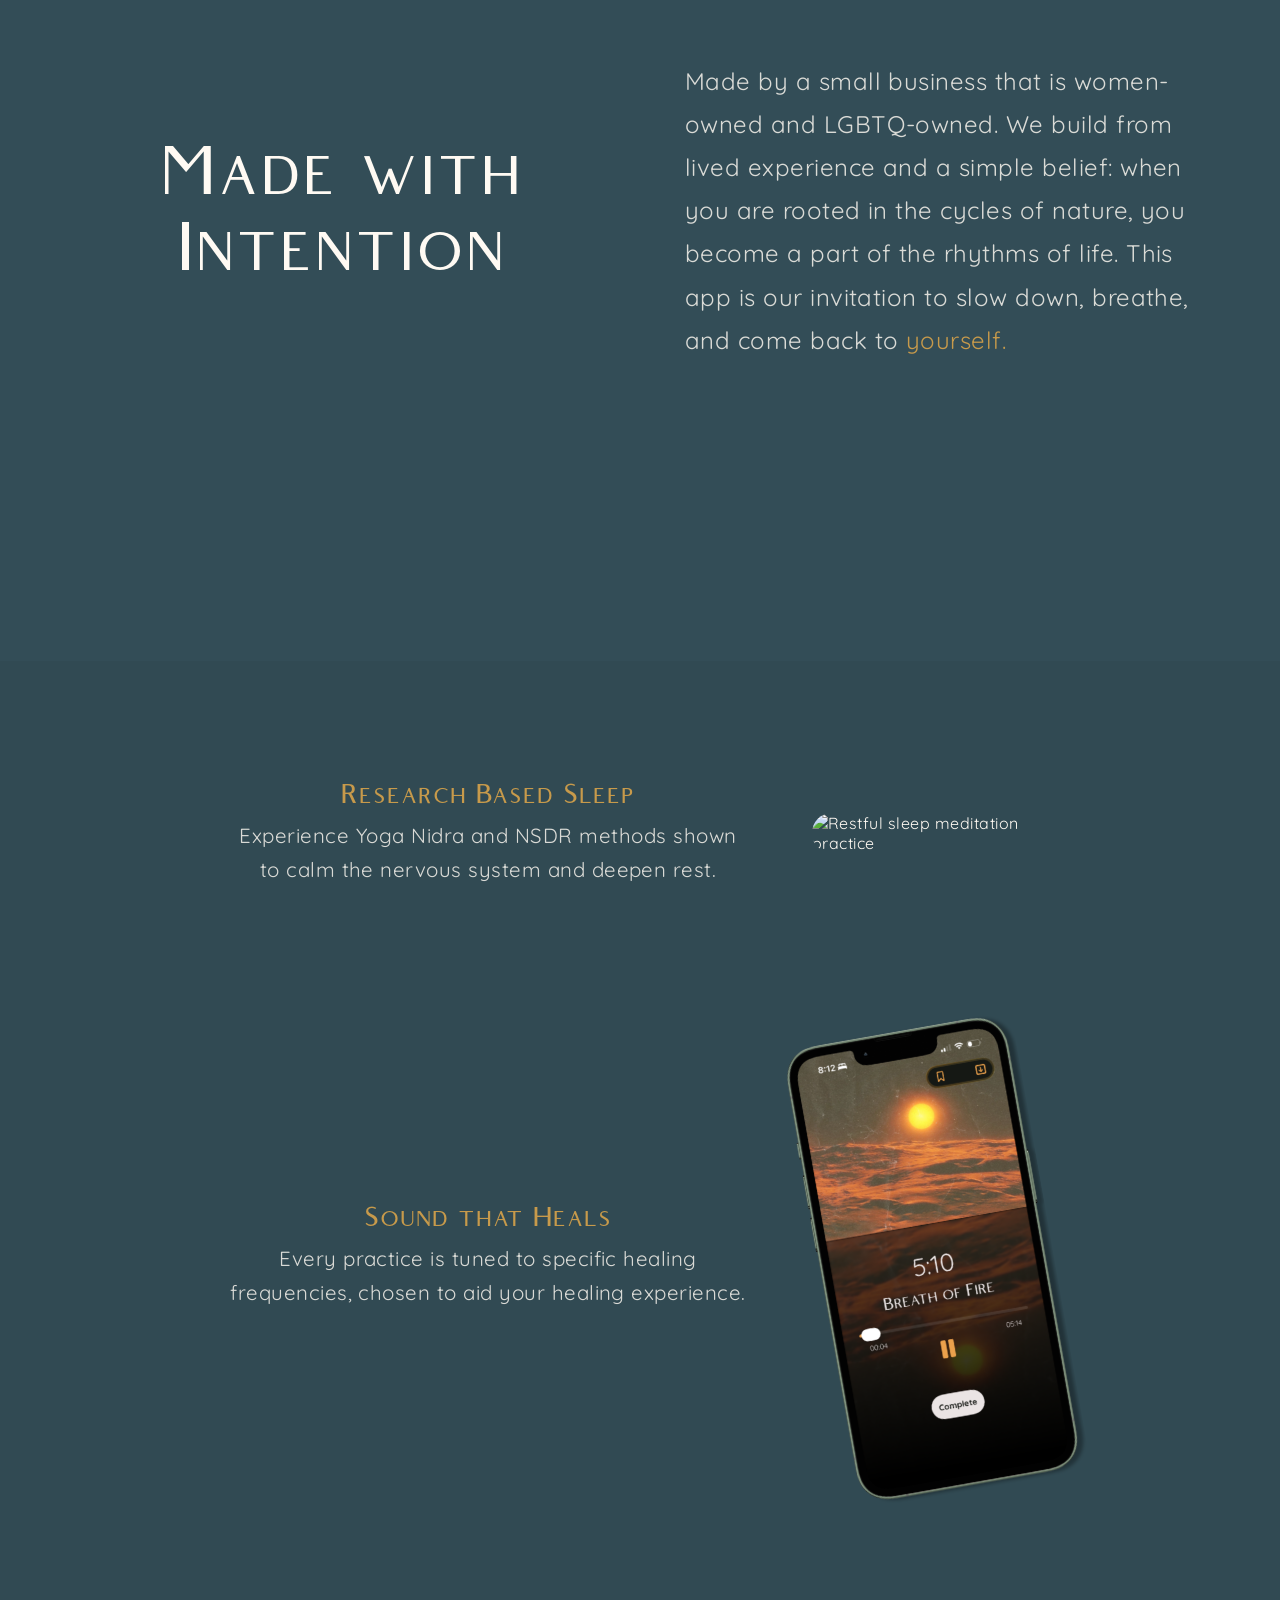
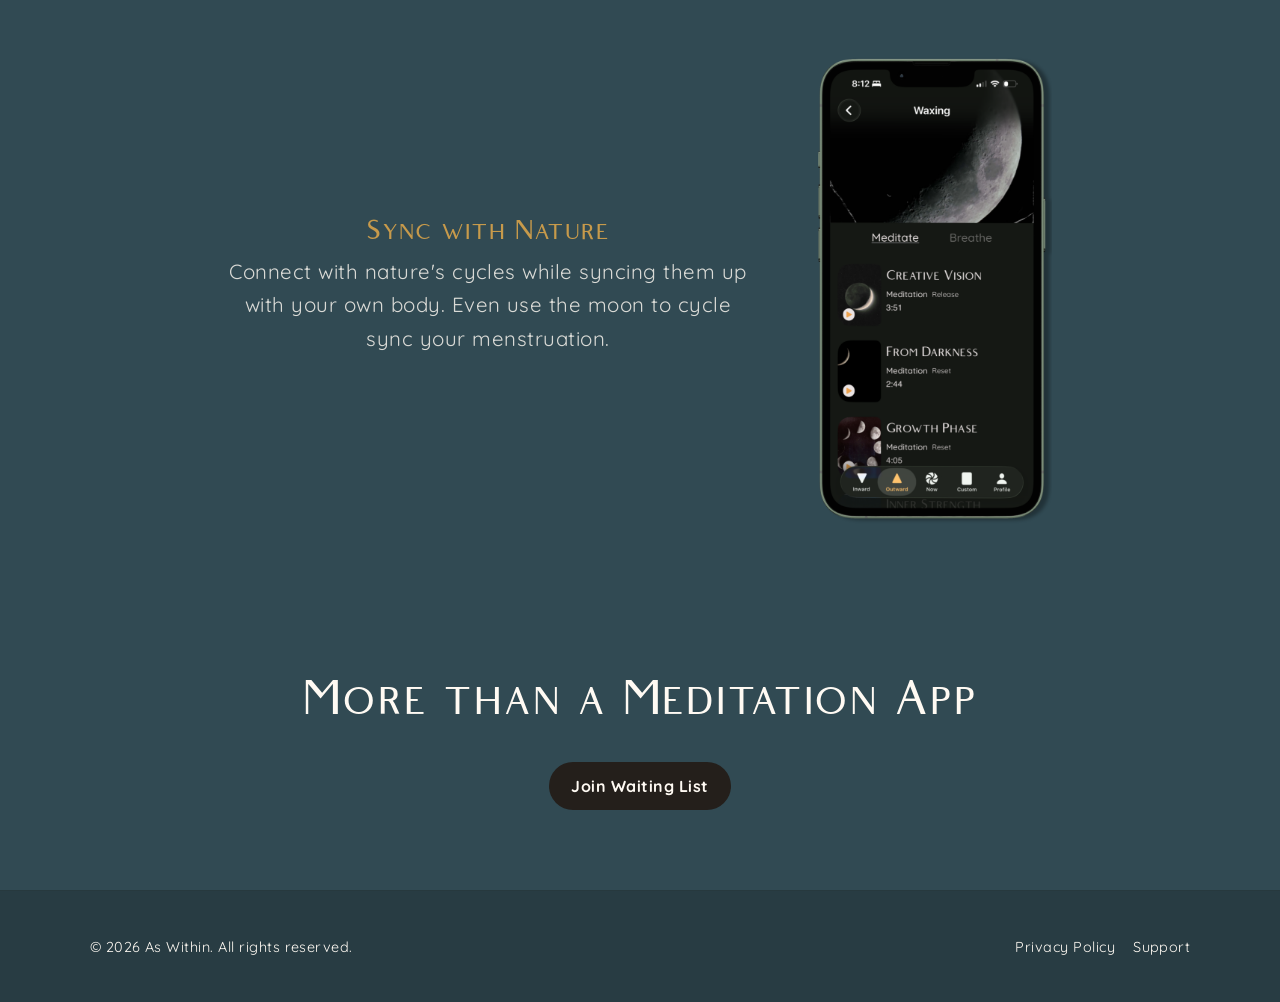
==== commit eafd3138: "Img in waitlist lager in mobile" ====
--- a/index.html
+++ b/index.html
@@ -154,7 +154,7 @@
           <div class="more-grid">
             <article class="more-card">
               <div class="more-card-text">
-                <h3>Research Based<br /> Sleep</h3>
+                <h3>Research Based Sleep</h3>
 
                 <p>
                   Experience Yoga Nidra and NSDR methods shown to calm the nervous
@@ -170,7 +170,7 @@
 
             <article class="more-card">
               <div class="more-card-text">
-                <h3>Sound that<br /> Heals</h3>
+                <h3>Sound that Heals</h3>
 
                 <p>
                   Every practice is tuned to specific healing frequencies, chosen to aid
@@ -187,7 +187,7 @@
 
             <article class="more-card">
               <div class="more-card-text">
-                <h3>Sync with<br /> Nature</h3>
+                <h3>Sync with Nature</h3>
 
                 <p>
                   Connect with nature's cycles while syncing them up with your own body.
@@ -205,7 +205,7 @@
           <div class="more-cta">
             <h1>More than a Meditation App</h1>
 
-            <a class="button more-cta-button" href="#">
+            <a class="button more-cta-button" href="waitlist.html">
               Join Waiting List
             </a>
           </div>
--- a/styles.css
+++ b/styles.css
@@ -145,7 +145,7 @@
 }
 
 .hero-title { 
-  font-size: clamp(3rem, 8vw, 7rem);
+  font-size: clamp(3.5rem, 8vw, 7rem);
   font-family: "Belgium", "Quicksand", Arial, Helvetica, sans-serif;
   font-weight: 400;
   letter-spacing: 0.03em;
@@ -382,7 +382,7 @@
 
 .intention-title {
   margin: 0;
-  font-size: clamp(3rem, 8vw, 5rem);
+  font-size: clamp(3.5rem, 8vw, 5rem);
   font-family: "Belgium", "Quicksand", Arial, Helvetica, sans-serif;
   font-weight: 400;
   letter-spacing: 0.03em;
@@ -481,9 +481,9 @@
 
 .more-cta h1 {
   margin: 0;
-  font-size: clamp(2rem, 4vw, 3.3rem);
+  font-size: clamp(3.5rem, 4vw, 4rem);
   font-family: "Belgium", "Quicksand", Arial, Helvetica, sans-serif;
-  font-weight: 400;
+  font-weight: 10;
   letter-spacing: 0.03em;
   line-height: 0.95;
 }
@@ -702,7 +702,7 @@
   z-index: 1;
   top: 220px;
   right: -220px;
-  width: min(58vw, 540px);
+  width: clamp(400px, 50vw, 640px);
   transform: rotate(-28deg);
   border-radius: 24px;
   transform-origin: left;
